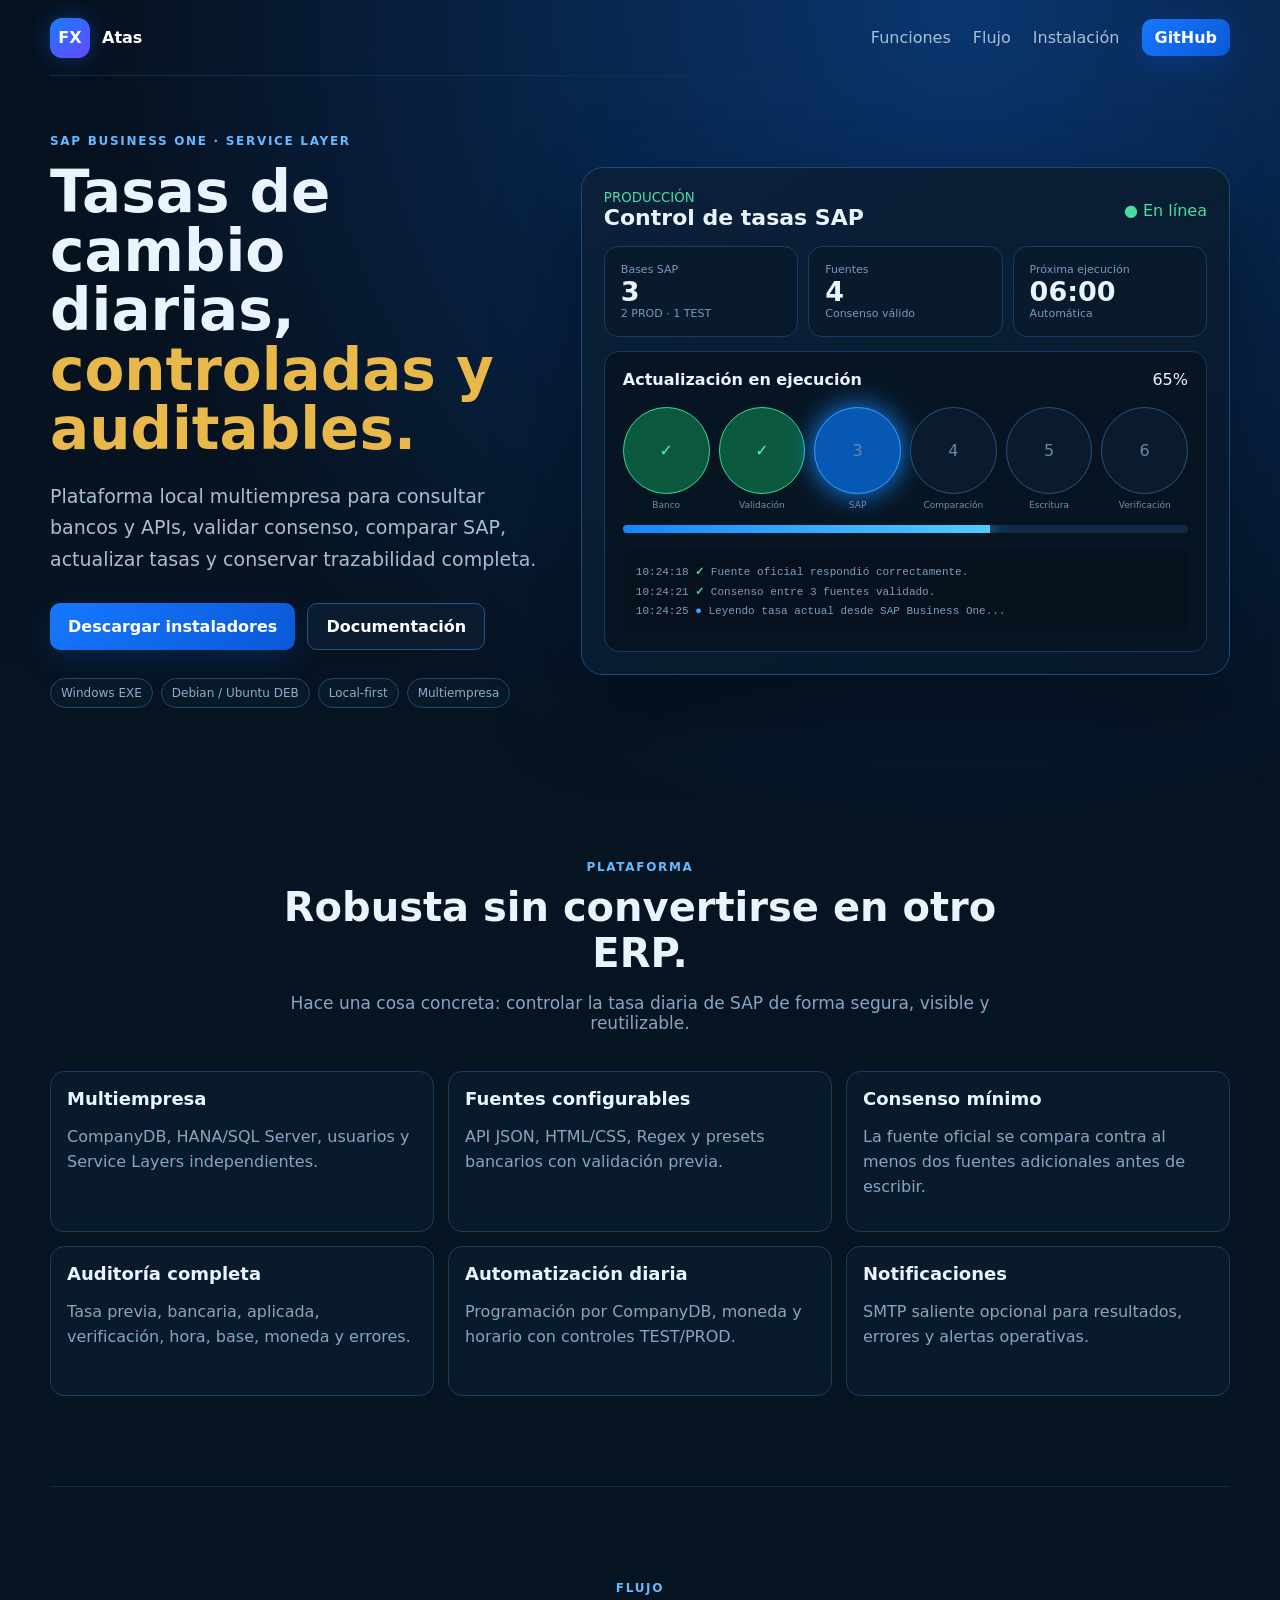
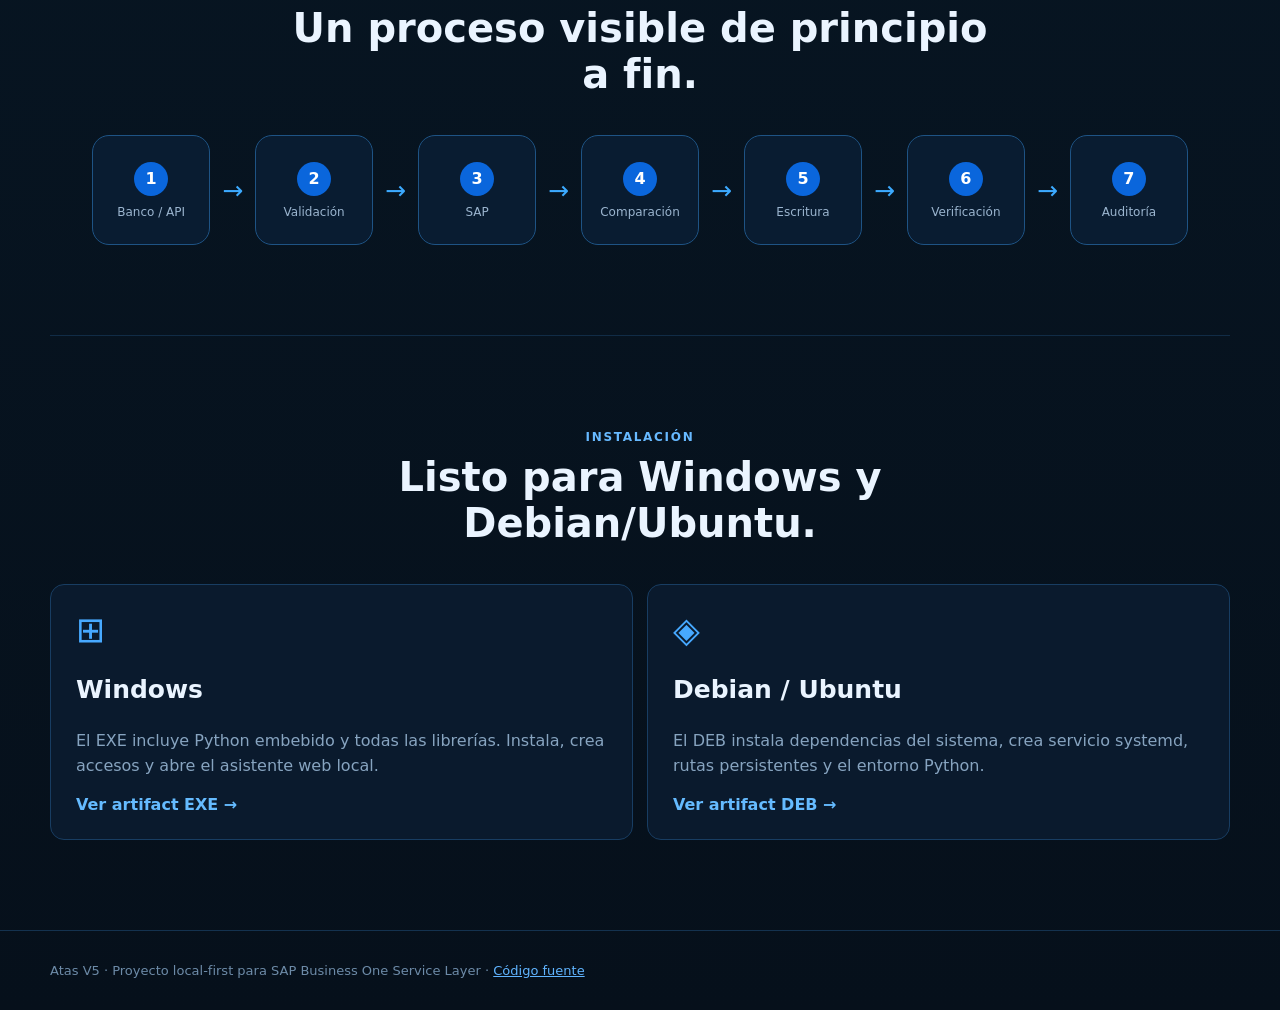
==== site/index.html @ 2d725f90 "brand: rename product to Atas in site/index.html" ====
<!doctype html>
<html lang="es">
<head>
  <meta charset="utf-8">
  <meta name="viewport" content="width=device-width,initial-scale=1">
  <title>Atas V5</title>
  <meta name="description" content="Control local, multiempresa y auditable de tasas de cambio para SAP Business One Service Layer.">
  <link rel="stylesheet" href="styles.css">
</head>
<body>
  <nav class="nav shell">
    <a class="brand" href="#top"><span class="mark">FX</span><span>Atas</span></a>
    <div class="navlinks"><a href="#features">Funciones</a><a href="#flow">Flujo</a><a href="#install">Instalación</a><a class="button small" href="https://github.com/LORDMANUEL/tasa-cambio-sap-por-service-layer-web">GitHub</a></div>
  </nav>
  <main id="top">
    <section class="hero shell">
      <div class="hero-copy">
        <div class="eyebrow">SAP BUSINESS ONE · SERVICE LAYER</div>
        <h1>Tasas de cambio diarias,<br><span>controladas y auditables.</span></h1>
        <p>Plataforma local multiempresa para consultar bancos y APIs, validar consenso, comparar SAP, actualizar tasas y conservar trazabilidad completa.</p>
        <div class="actions"><a class="button" href="https://github.com/LORDMANUEL/tasa-cambio-sap-por-service-layer-web/actions/workflows/build-installers.yml">Descargar instaladores</a><a class="button ghost" href="https://github.com/LORDMANUEL/tasa-cambio-sap-por-service-layer-web#readme">Documentación</a></div>
        <div class="chips"><span>Windows EXE</span><span>Debian / Ubuntu DEB</span><span>Local-first</span><span>Multiempresa</span></div>
      </div>
      <div class="dashboard">
        <div class="dash-head"><div><small>PRODUCCIÓN</small><b>Control de tasas SAP</b></div><span class="online">● En línea</span></div>
        <div class="kpis"><article><span>Bases SAP</span><b>3</b><small>2 PROD · 1 TEST</small></article><article><span>Fuentes</span><b>4</b><small>Consenso válido</small></article><article><span>Próxima ejecución</span><b>06:00</b><small>Automática</small></article></div>
        <div class="process"><div class="process-title"><b>Actualización en ejecución</b><span>65%</span></div><div class="steps"><i class="done">✓<small>Banco</small></i><i class="done">✓<small>Validación</small></i><i class="active">3<small>SAP</small></i><i>4<small>Comparación</small></i><i>5<small>Escritura</small></i><i>6<small>Verificación</small></i></div><div class="bar"><span></span></div><div class="console"><p>10:24:18 <b>✓</b> Fuente oficial respondió correctamente.</p><p>10:24:21 <b>✓</b> Consenso entre 3 fuentes validado.</p><p>10:24:25 <em>●</em> Leyendo tasa actual desde SAP Business One...</p></div></div>
      </div>
    </section>
    <section id="features" class="section shell"><div class="section-head"><span>PLATAFORMA</span><h2>Robusta sin convertirse en otro ERP.</h2><p>Hace una cosa concreta: controlar la tasa diaria de SAP de forma segura, visible y reutilizable.</p></div><div class="grid features"><article><b>Multiempresa</b><p>CompanyDB, HANA/SQL Server, usuarios y Service Layers independientes.</p></article><article><b>Fuentes configurables</b><p>API JSON, HTML/CSS, Regex y presets bancarios con validación previa.</p></article><article><b>Consenso mínimo</b><p>La fuente oficial se compara contra al menos dos fuentes adicionales antes de escribir.</p></article><article><b>Auditoría completa</b><p>Tasa previa, bancaria, aplicada, verificación, hora, base, moneda y errores.</p></article><article><b>Automatización diaria</b><p>Programación por CompanyDB, moneda y horario con controles TEST/PROD.</p></article><article><b>Notificaciones</b><p>SMTP saliente opcional para resultados, errores y alertas operativas.</p></article></div></section>
    <section id="flow" class="section flow shell"><div class="section-head"><span>FLUJO</span><h2>Un proceso visible de principio a fin.</h2></div><div class="flowline"><div><b>1</b><span>Banco / API</span></div><i>→</i><div><b>2</b><span>Validación</span></div><i>→</i><div><b>3</b><span>SAP</span></div><i>→</i><div><b>4</b><span>Comparación</span></div><i>→</i><div><b>5</b><span>Escritura</span></div><i>→</i><div><b>6</b><span>Verificación</span></div><i>→</i><div><b>7</b><span>Auditoría</span></div></div></section>
    <section id="install" class="section shell"><div class="section-head"><span>INSTALACIÓN</span><h2>Listo para Windows y Debian/Ubuntu.</h2></div><div class="grid installs"><article><div class="os">⊞</div><h3>Windows</h3><p>El EXE incluye Python embebido y todas las librerías. Instala, crea accesos y abre el asistente web local.</p><a href="https://github.com/LORDMANUEL/tasa-cambio-sap-por-service-layer-web/actions/workflows/build-installers.yml">Ver artifact EXE →</a></article><article><div class="os">◈</div><h3>Debian / Ubuntu</h3><p>El DEB instala dependencias del sistema, crea servicio systemd, rutas persistentes y el entorno Python.</p><a href="https://github.com/LORDMANUEL/tasa-cambio-sap-por-service-layer-web/actions/workflows/build-installers.yml">Ver artifact DEB →</a></article></div></section>
  </main>
  <footer><div class="shell">Atas V5 · Proyecto local-first para SAP Business One Service Layer · <a href="https://github.com/LORDMANUEL/tasa-cambio-sap-por-service-layer-web">Código fuente</a></div></footer>
</body>
</html>
---- site/styles.css ----
:root{--bg:#06111f;--card:#0b2038;--line:#173d64;--text:#eaf4ff;--muted:#86a5c4;--blue:#1b7dff;--cyan:#42b9ff;--gold:#e9b84a;--green:#35df9c}*{box-sizing:border-box}html{scroll-behavior:smooth}body{margin:0;background:radial-gradient(circle at 75% 0,#0a3670 0,transparent 31%),linear-gradient(180deg,#06111f,#071522 55%,#06101b);color:var(--text);font-family:Inter,ui-sans-serif,system-ui,-apple-system,Segoe UI,sans-serif}.shell{width:min(1180px,calc(100% - 40px));margin:auto}.nav{height:76px;display:flex;align-items:center;justify-content:space-between;border-bottom:1px solid #12314f}.brand{display:flex;gap:12px;align-items:center;color:white;text-decoration:none;font-weight:800}.mark{width:40px;height:40px;border-radius:12px;display:grid;place-items:center;background:linear-gradient(145deg,#197bff,#6748ff);box-shadow:0 0 25px #167cff55}.navlinks{display:flex;gap:22px;align-items:center}.navlinks a{color:#a9bfd6;text-decoration:none}.button{display:inline-flex;align-items:center;justify-content:center;padding:13px 18px;border-radius:10px;background:linear-gradient(135deg,#1678ff,#0a59d7);color:#fff!important;text-decoration:none;font-weight:800;box-shadow:0 10px 30px #066cff2d}.button.small{padding:9px 13px}.button.ghost{background:#0b1c31;border:1px solid #245785;box-shadow:none}.hero{min-height:690px;display:grid;grid-template-columns:.9fr 1.2fr;align-items:center;gap:44px}.eyebrow,.section-head>span{color:#67b9ff;font-weight:800;letter-spacing:1.7px;font-size:12px}.hero h1{font-size:58px;line-height:1.02;margin:15px 0 22px}.hero h1 span{color:var(--gold)}.hero-copy>p{font-size:19px;line-height:1.65;color:#a7bed5;max-width:620px}.actions{display:flex;gap:12px;margin:28px 0}.chips{display:flex;gap:8px;flex-wrap:wrap}.chips span{padding:7px 10px;border-radius:999px;border:1px solid #21486f;color:#8eaccb;font-size:12px;background:#08192a}.dashboard{background:linear-gradient(145deg,#0b2038ee,#07182aed);border:1px solid #1c4a79;border-radius:22px;padding:22px;box-shadow:0 30px 80px #0008,0 0 60px #086eff14}.dash-head{display:flex;justify-content:space-between;align-items:center;margin-bottom:16px}.dash-head div{display:grid}.dash-head small,.online{color:#47dfa1}.dash-head b{font-size:22px}.kpis{display:grid;grid-template-columns:repeat(3,1fr);gap:10px}.kpis article,.features article,.installs article{background:#0a1a2d;border:1px solid #183d62;border-radius:14px;padding:16px}.kpis span,.kpis small{display:block;color:#7899ba;font-size:11px}.kpis b{font-size:27px}.process{margin-top:14px;background:#071522;border:1px solid #173a5e;border-radius:15px;padding:18px}.process-title{display:flex;justify-content:space-between}.steps{display:grid;grid-template-columns:repeat(6,1fr);gap:9px;margin:18px 0}.steps i{font-style:normal;aspect-ratio:1;border-radius:50%;border:1px solid #2c5278;display:grid;place-items:center;color:#6787a7;background:#0a1b2e;position:relative}.steps i small{position:absolute;top:calc(100% + 7px);font-size:9px;white-space:nowrap;color:#6f8fae}.steps i.done{background:#0b583e;border-color:#2dde98;color:#60f0b2}.steps i.active{background:#0758b5;border-color:#32a0ff;box-shadow:0 0 28px #1688ff}.bar{height:8px;background:#102b47;border-radius:10px;margin:31px 0 16px;overflow:hidden}.bar span{display:block;width:65%;height:100%;background:linear-gradient(90deg,#1686ff,#50ccff);box-shadow:0 0 16px #47c1ff}.console{background:#06111d;border-radius:10px;padding:9px 13px;color:#7f9db9;font-family:ui-monospace,monospace;font-size:11px}.console p{margin:7px 0}.console b{color:#48dfa0}.console em{color:#3ca8ff}.section{padding:90px 0}.section-head{text-align:center;max-width:730px;margin:0 auto 38px}.section-head h2{font-size:40px;margin:9px 0}.section-head p{color:#88a5c2;font-size:17px}.grid{display:grid;gap:14px}.features{grid-template-columns:repeat(3,1fr)}.features article{min-height:150px}.features b{font-size:18px}.features p,.installs p{color:#87a4c0;line-height:1.55}.flow{border-top:1px solid #112c46;border-bottom:1px solid #112c46}.flowline{display:flex;align-items:center;justify-content:center;gap:12px;flex-wrap:wrap}.flowline div{width:118px;height:110px;border:1px solid #1e5384;background:#091c31;border-radius:17px;display:grid;place-items:center;align-content:center;gap:9px}.flowline b{width:34px;height:34px;border-radius:50%;display:grid;place-items:center;background:#0a66dc;color:white}.flowline span{font-size:12px;color:#9bb5cf}.flowline i{font-style:normal;color:#3caaff;font-size:25px}.installs{grid-template-columns:1fr 1fr}.installs article{padding:25px}.installs h3{font-size:25px}.installs a{color:#65bbff;text-decoration:none;font-weight:700}.os{font-size:35px;color:#47a9ff}footer{border-top:1px solid #14324f;padding:32px 0;color:#6d8ba8;font-size:13px}footer a{color:#60b4ff}@media(max-width:900px){.navlinks>a:not(.button){display:none}.hero{grid-template-columns:1fr;padding:70px 0}.hero h1{font-size:43px}.features{grid-template-columns:1fr 1fr}.steps i small{display:none}}@media(max-width:620px){.shell{width:min(100% - 24px,1180px)}.hero h1{font-size:36px}.actions{flex-direction:column}.kpis,.features,.installs{grid-template-columns:1fr}.dashboard{padding:14px}.section{padding:65px 0}.section-head h2{font-size:31px}.flowline i{display:none}.flowline div{width:45%}}
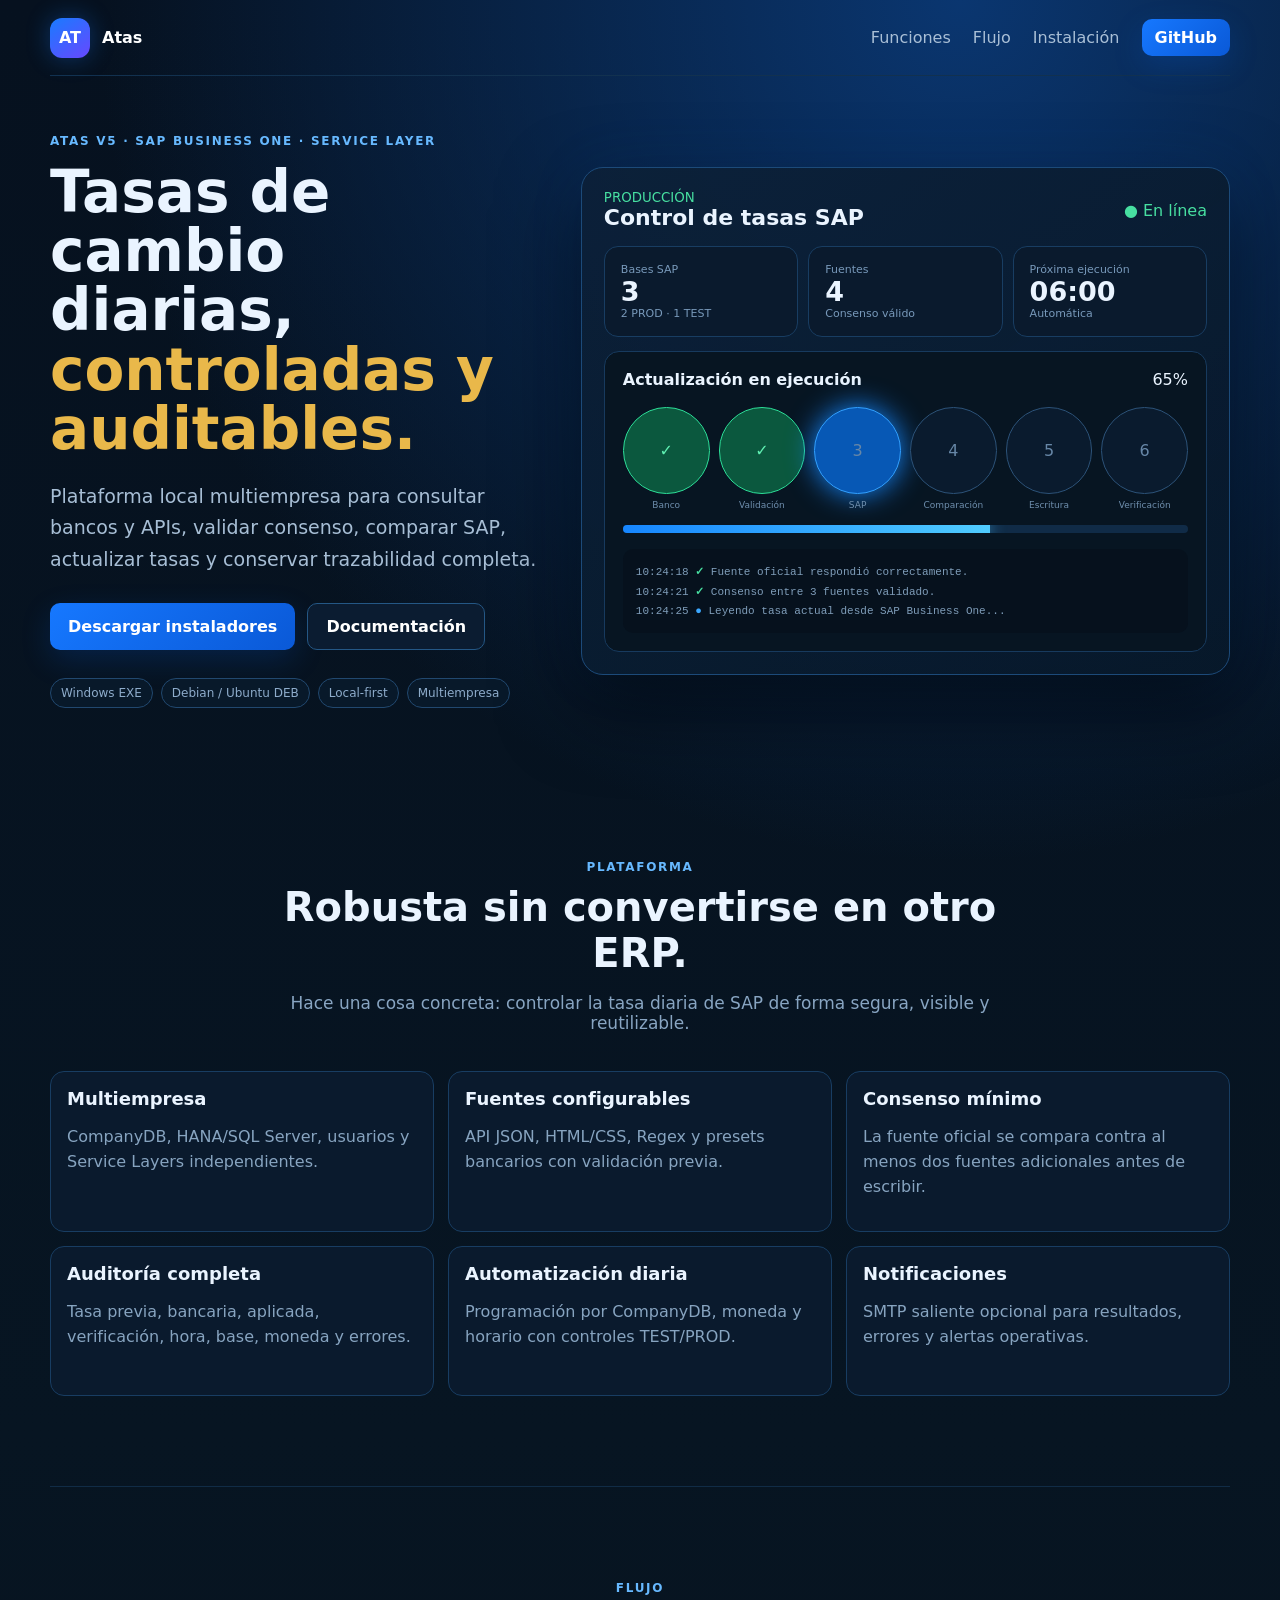
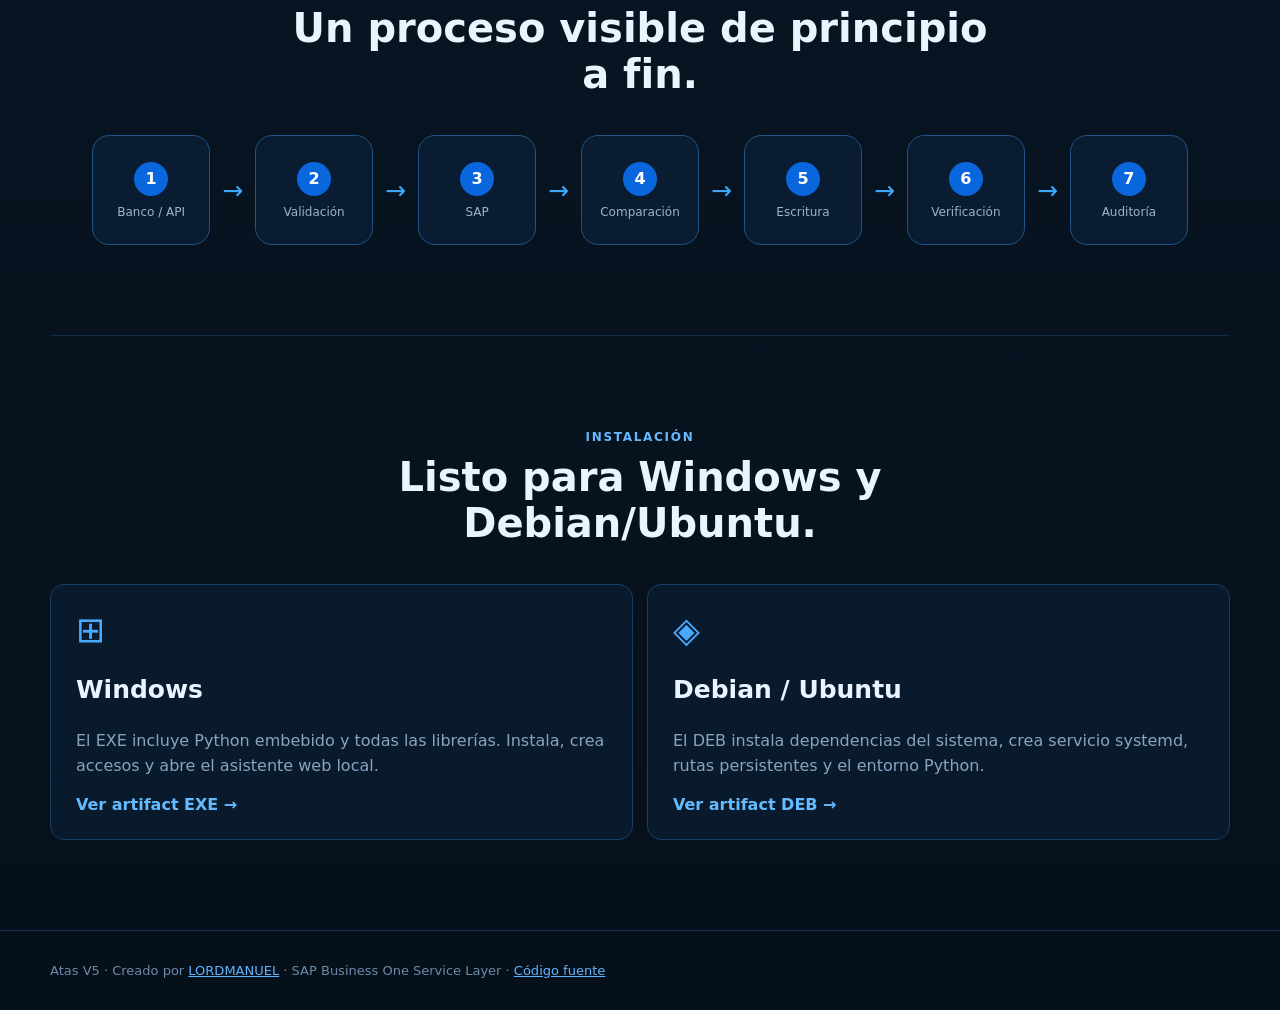
==== commit f3d0e1a3: "site: add Atas author identity and GitHub profile" ====
--- a/site/index.html
+++ b/site/index.html
@@ -9,13 +9,13 @@
 </head>
 <body>
   <nav class="nav shell">
-    <a class="brand" href="#top"><span class="mark">FX</span><span>Atas</span></a>
+    <a class="brand" href="#top"><span class="mark">AT</span><span>Atas</span></a>
     <div class="navlinks"><a href="#features">Funciones</a><a href="#flow">Flujo</a><a href="#install">Instalación</a><a class="button small" href="https://github.com/LORDMANUEL/tasa-cambio-sap-por-service-layer-web">GitHub</a></div>
   </nav>
   <main id="top">
     <section class="hero shell">
       <div class="hero-copy">
-        <div class="eyebrow">SAP BUSINESS ONE · SERVICE LAYER</div>
+        <div class="eyebrow">ATAS V5 · SAP BUSINESS ONE · SERVICE LAYER</div>
         <h1>Tasas de cambio diarias,<br><span>controladas y auditables.</span></h1>
         <p>Plataforma local multiempresa para consultar bancos y APIs, validar consenso, comparar SAP, actualizar tasas y conservar trazabilidad completa.</p>
         <div class="actions"><a class="button" href="https://github.com/LORDMANUEL/tasa-cambio-sap-por-service-layer-web/actions/workflows/build-installers.yml">Descargar instaladores</a><a class="button ghost" href="https://github.com/LORDMANUEL/tasa-cambio-sap-por-service-layer-web#readme">Documentación</a></div>
@@ -31,6 +31,6 @@
     <section id="flow" class="section flow shell"><div class="section-head"><span>FLUJO</span><h2>Un proceso visible de principio a fin.</h2></div><div class="flowline"><div><b>1</b><span>Banco / API</span></div><i>→</i><div><b>2</b><span>Validación</span></div><i>→</i><div><b>3</b><span>SAP</span></div><i>→</i><div><b>4</b><span>Comparación</span></div><i>→</i><div><b>5</b><span>Escritura</span></div><i>→</i><div><b>6</b><span>Verificación</span></div><i>→</i><div><b>7</b><span>Auditoría</span></div></div></section>
     <section id="install" class="section shell"><div class="section-head"><span>INSTALACIÓN</span><h2>Listo para Windows y Debian/Ubuntu.</h2></div><div class="grid installs"><article><div class="os">⊞</div><h3>Windows</h3><p>El EXE incluye Python embebido y todas las librerías. Instala, crea accesos y abre el asistente web local.</p><a href="https://github.com/LORDMANUEL/tasa-cambio-sap-por-service-layer-web/actions/workflows/build-installers.yml">Ver artifact EXE →</a></article><article><div class="os">◈</div><h3>Debian / Ubuntu</h3><p>El DEB instala dependencias del sistema, crea servicio systemd, rutas persistentes y el entorno Python.</p><a href="https://github.com/LORDMANUEL/tasa-cambio-sap-por-service-layer-web/actions/workflows/build-installers.yml">Ver artifact DEB →</a></article></div></section>
   </main>
-  <footer><div class="shell">Atas V5 · Proyecto local-first para SAP Business One Service Layer · <a href="https://github.com/LORDMANUEL/tasa-cambio-sap-por-service-layer-web">Código fuente</a></div></footer>
+  <footer><div class="shell">Atas V5 · Creado por <a href="https://github.com/LORDMANUEL">LORDMANUEL</a> · SAP Business One Service Layer · <a href="https://github.com/LORDMANUEL/tasa-cambio-sap-por-service-layer-web">Código fuente</a></div></footer>
 </body>
 </html>
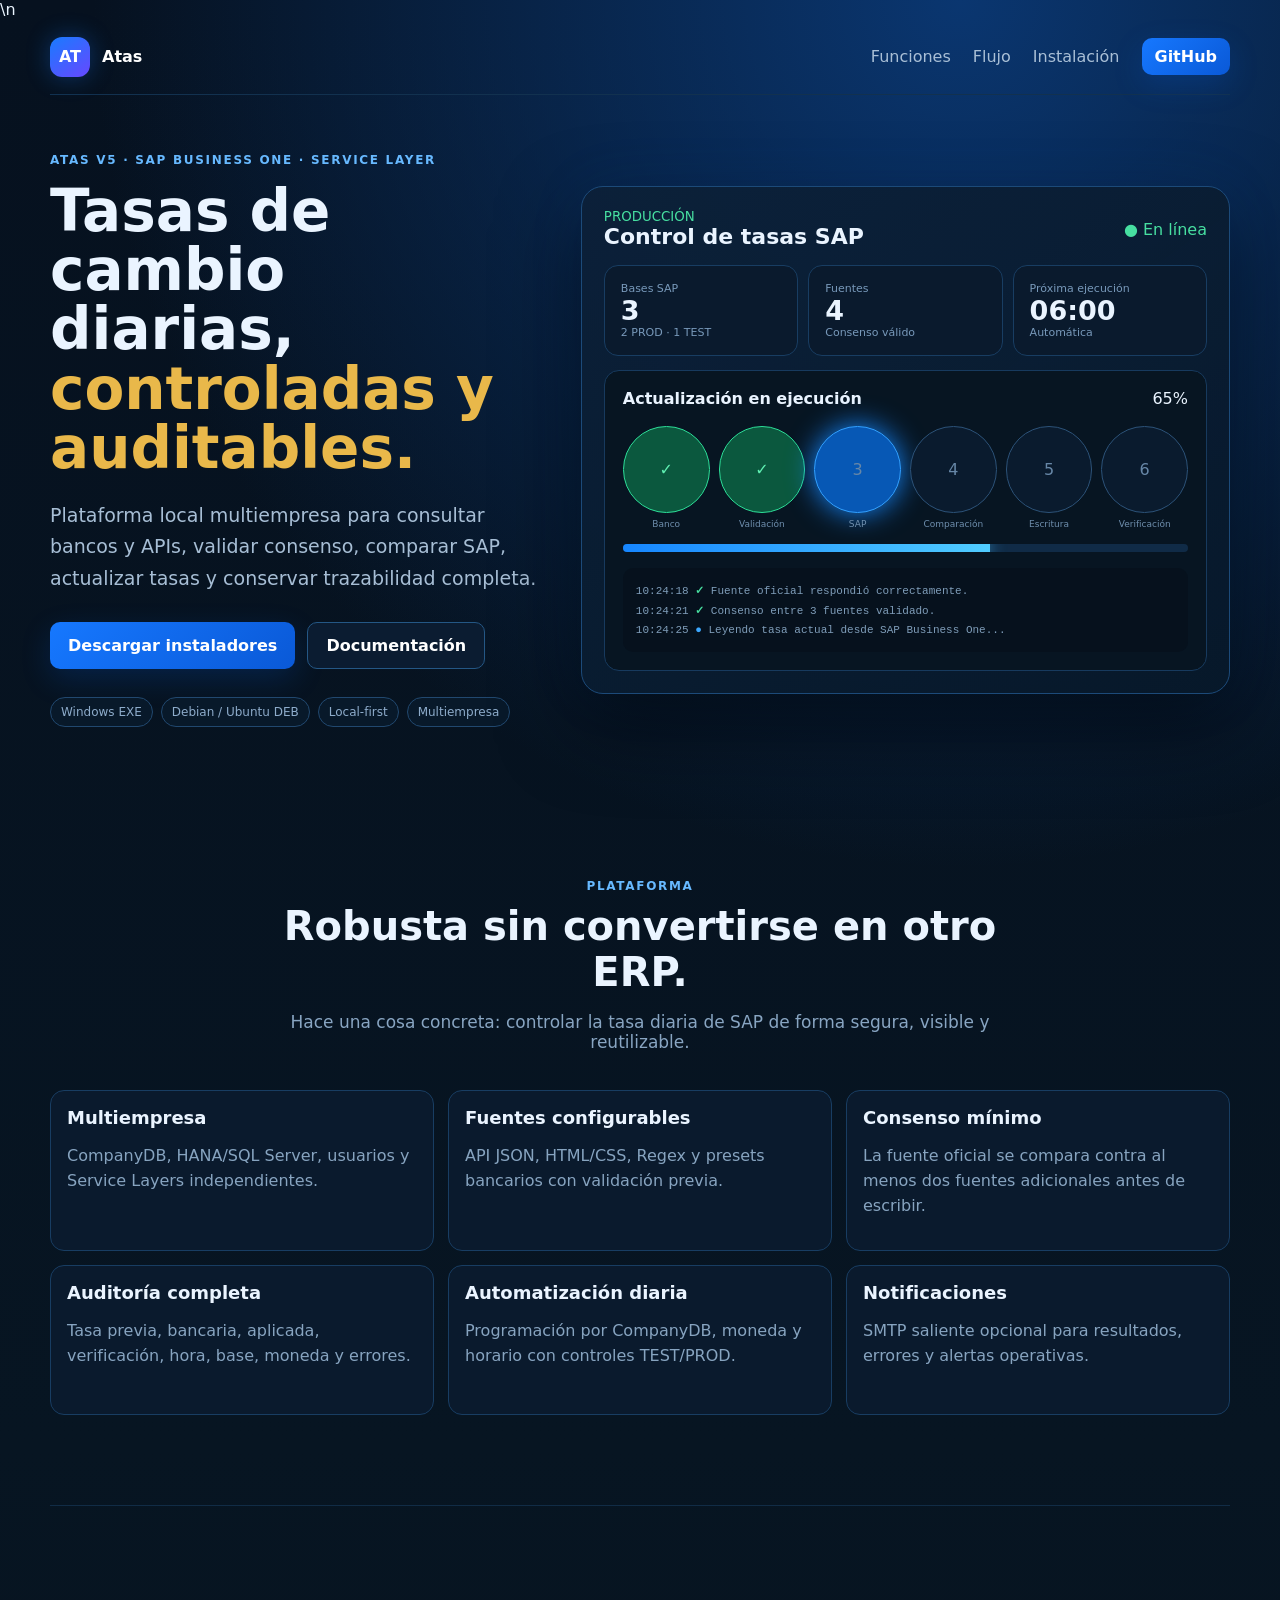
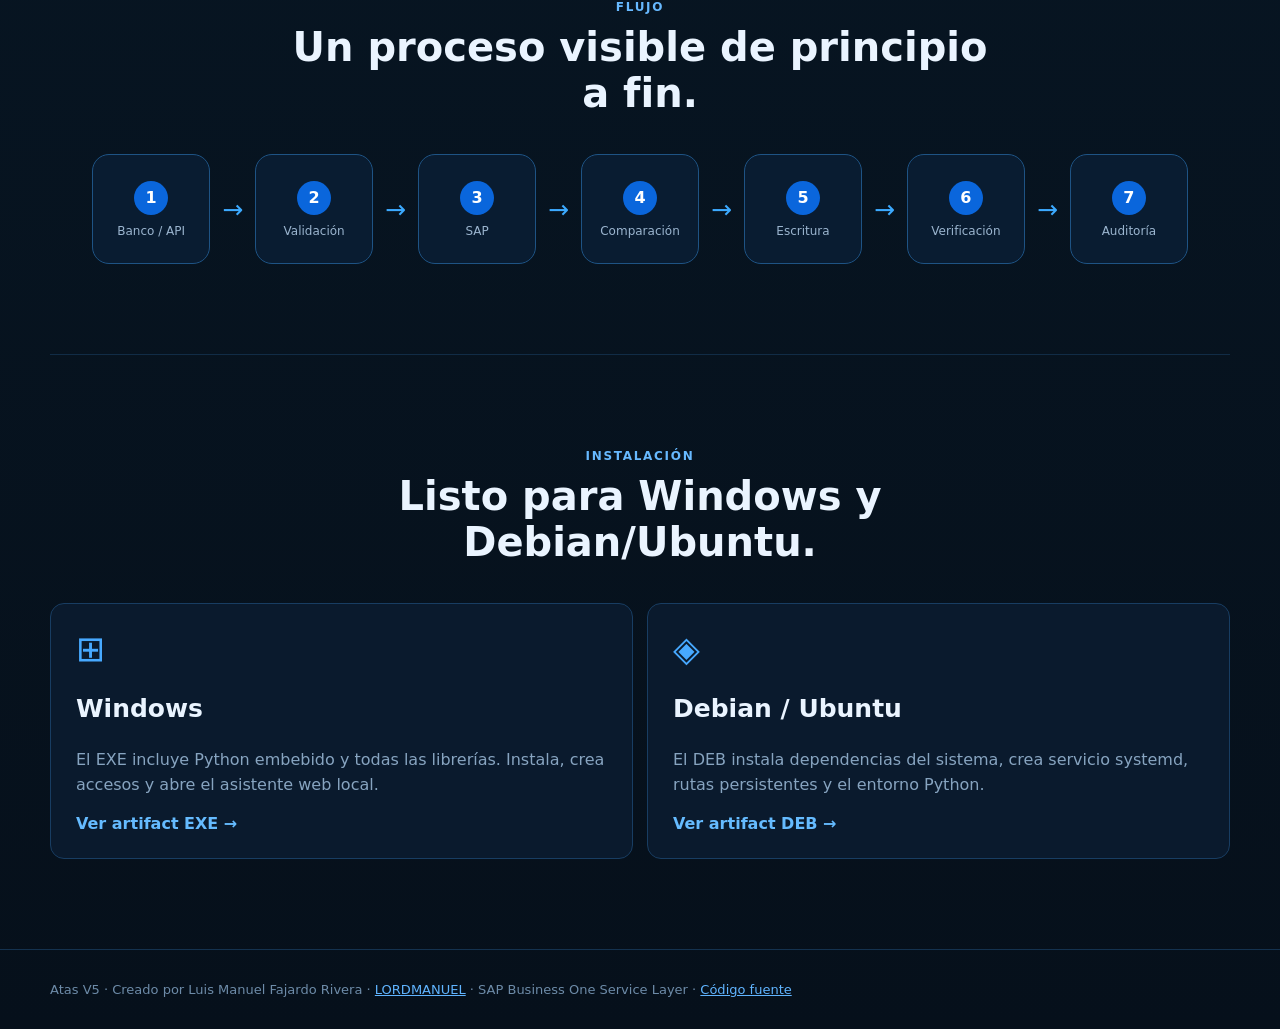
==== commit 9294129d: "site: add full author attribution" ====
--- a/site/index.html
+++ b/site/index.html
@@ -4,7 +4,7 @@
   <meta charset="utf-8">
   <meta name="viewport" content="width=device-width,initial-scale=1">
   <title>Atas V5</title>
-  <meta name="description" content="Control local, multiempresa y auditable de tasas de cambio para SAP Business One Service Layer.">
+  <meta name="description" content="Control local, multiempresa y auditable de tasas de cambio para SAP Business One Service Layer.">\n  <meta name="author" content="Luis Manuel Fajardo Rivera · LORDMANUEL">
   <link rel="stylesheet" href="styles.css">
 </head>
 <body>
@@ -31,6 +31,6 @@
     <section id="flow" class="section flow shell"><div class="section-head"><span>FLUJO</span><h2>Un proceso visible de principio a fin.</h2></div><div class="flowline"><div><b>1</b><span>Banco / API</span></div><i>→</i><div><b>2</b><span>Validación</span></div><i>→</i><div><b>3</b><span>SAP</span></div><i>→</i><div><b>4</b><span>Comparación</span></div><i>→</i><div><b>5</b><span>Escritura</span></div><i>→</i><div><b>6</b><span>Verificación</span></div><i>→</i><div><b>7</b><span>Auditoría</span></div></div></section>
     <section id="install" class="section shell"><div class="section-head"><span>INSTALACIÓN</span><h2>Listo para Windows y Debian/Ubuntu.</h2></div><div class="grid installs"><article><div class="os">⊞</div><h3>Windows</h3><p>El EXE incluye Python embebido y todas las librerías. Instala, crea accesos y abre el asistente web local.</p><a href="https://github.com/LORDMANUEL/tasa-cambio-sap-por-service-layer-web/actions/workflows/build-installers.yml">Ver artifact EXE →</a></article><article><div class="os">◈</div><h3>Debian / Ubuntu</h3><p>El DEB instala dependencias del sistema, crea servicio systemd, rutas persistentes y el entorno Python.</p><a href="https://github.com/LORDMANUEL/tasa-cambio-sap-por-service-layer-web/actions/workflows/build-installers.yml">Ver artifact DEB →</a></article></div></section>
   </main>
-  <footer><div class="shell">Atas V5 · Creado por <a href="https://github.com/LORDMANUEL">LORDMANUEL</a> · SAP Business One Service Layer · <a href="https://github.com/LORDMANUEL/tasa-cambio-sap-por-service-layer-web">Código fuente</a></div></footer>
+  <footer><div class="shell">Atas V5 · Creado por Luis Manuel Fajardo Rivera · <a href="https://github.com/LORDMANUEL">LORDMANUEL</a> · SAP Business One Service Layer · <a href="https://github.com/LORDMANUEL/tasa-cambio-sap-por-service-layer-web">Código fuente</a></div></footer>
 </body>
 </html>
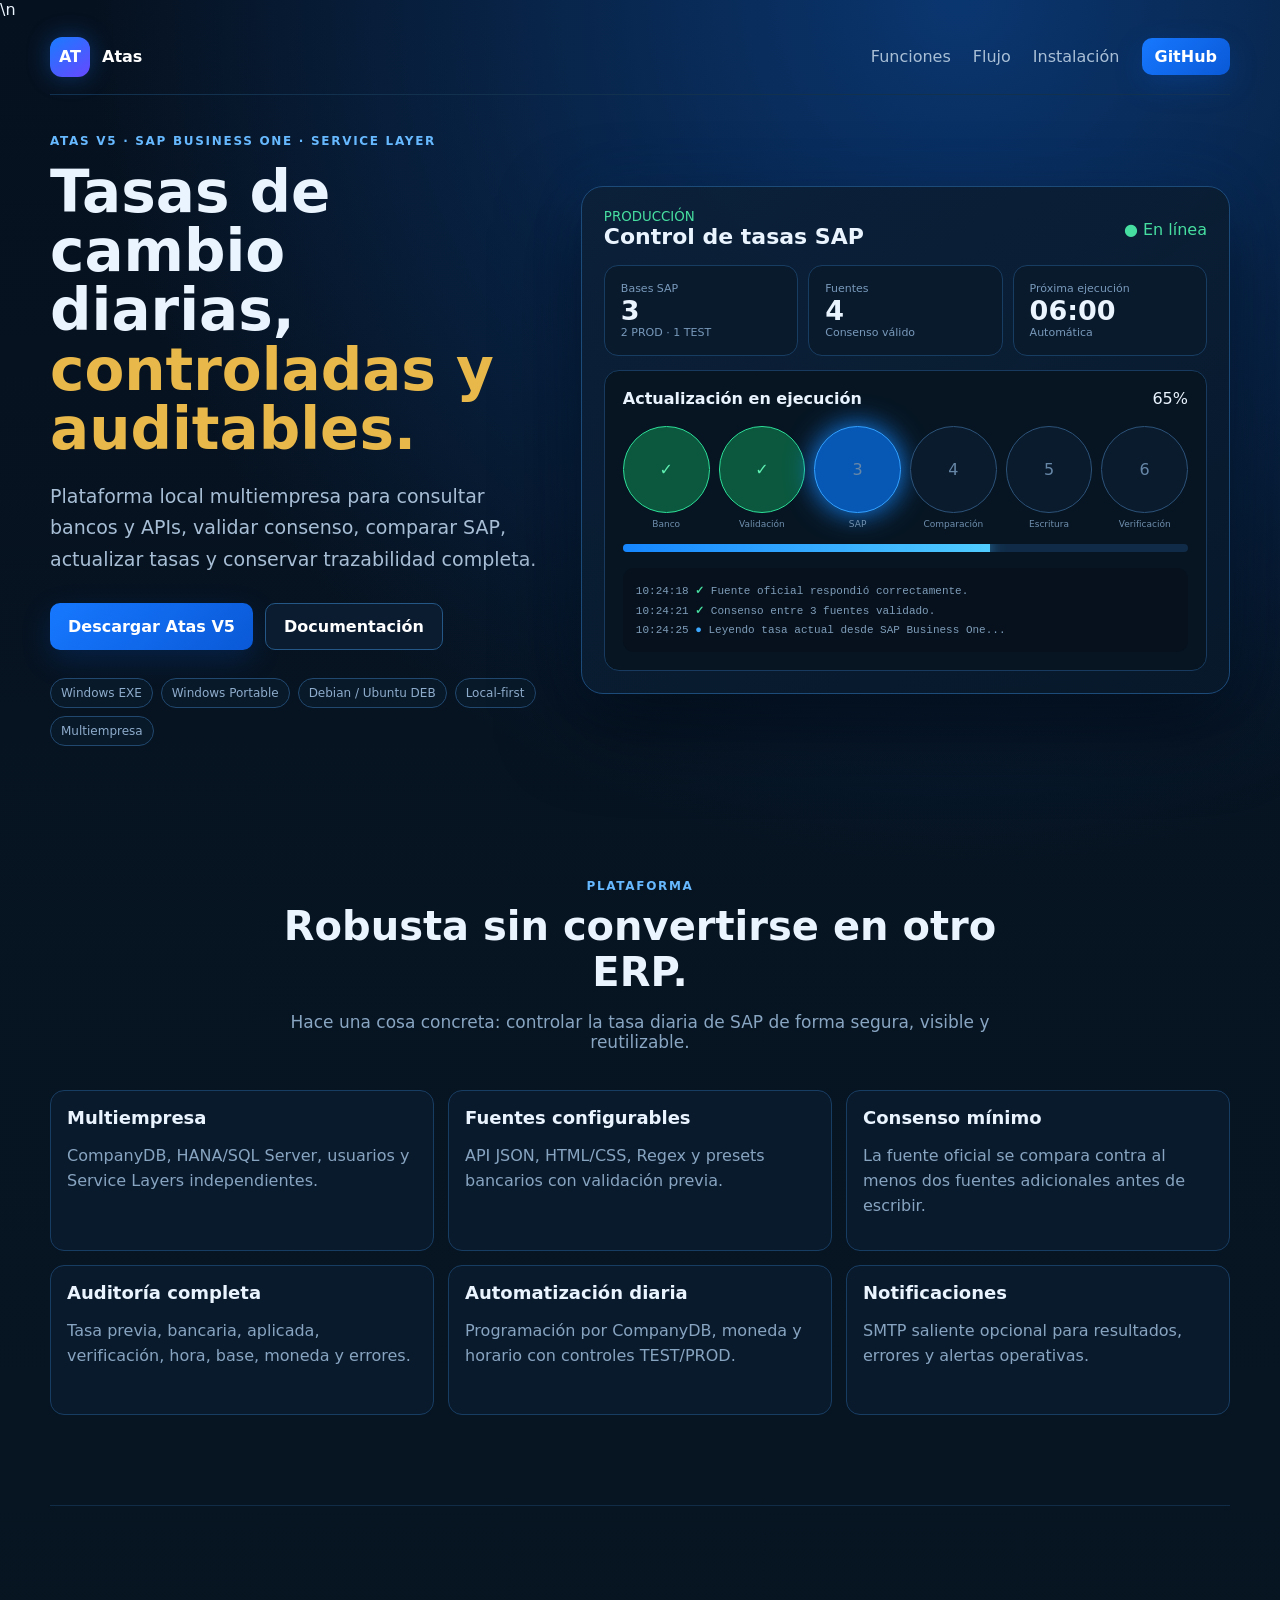
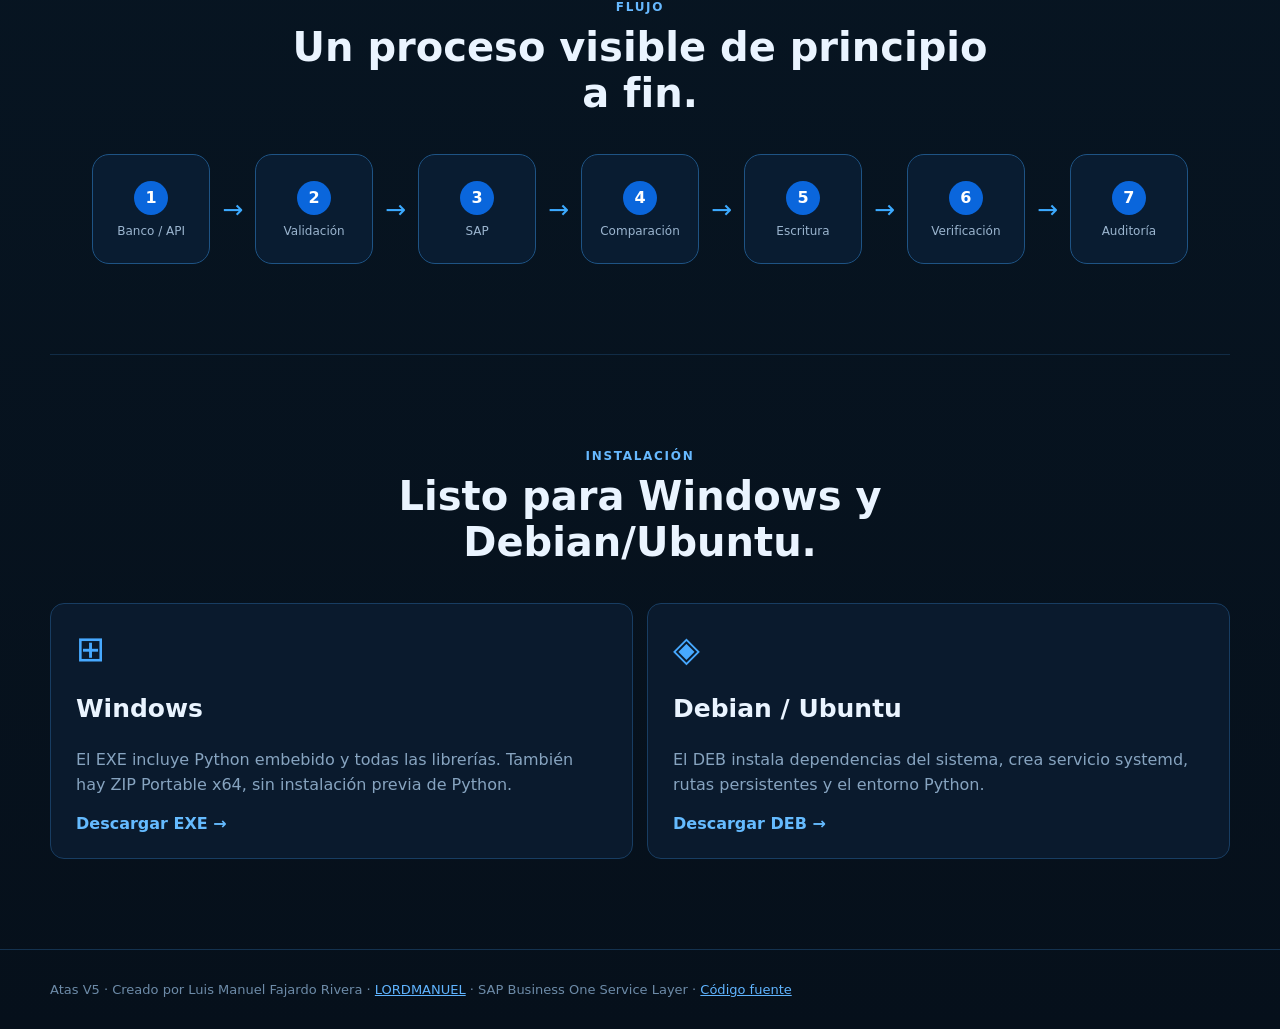
==== commit 00289965: "docs: consolidate Atas V5 release distribution" ====
--- a/site/index.html
+++ b/site/index.html
@@ -18,8 +18,8 @@
         <div class="eyebrow">ATAS V5 · SAP BUSINESS ONE · SERVICE LAYER</div>
         <h1>Tasas de cambio diarias,<br><span>controladas y auditables.</span></h1>
         <p>Plataforma local multiempresa para consultar bancos y APIs, validar consenso, comparar SAP, actualizar tasas y conservar trazabilidad completa.</p>
-        <div class="actions"><a class="button" href="https://github.com/LORDMANUEL/tasa-cambio-sap-por-service-layer-web/actions/workflows/build-installers.yml">Descargar instaladores</a><a class="button ghost" href="https://github.com/LORDMANUEL/tasa-cambio-sap-por-service-layer-web#readme">Documentación</a></div>
-        <div class="chips"><span>Windows EXE</span><span>Debian / Ubuntu DEB</span><span>Local-first</span><span>Multiempresa</span></div>
+        <div class="actions"><a class="button" href="https://github.com/LORDMANUEL/tasa-cambio-sap-por-service-layer-web/releases/latest">Descargar Atas V5</a><a class="button ghost" href="https://github.com/LORDMANUEL/tasa-cambio-sap-por-service-layer-web#readme">Documentación</a></div>
+        <div class="chips"><span>Windows EXE</span><span>Windows Portable</span><span>Debian / Ubuntu DEB</span><span>Local-first</span><span>Multiempresa</span></div>
       </div>
       <div class="dashboard">
         <div class="dash-head"><div><small>PRODUCCIÓN</small><b>Control de tasas SAP</b></div><span class="online">● En línea</span></div>
@@ -29,7 +29,7 @@
     </section>
     <section id="features" class="section shell"><div class="section-head"><span>PLATAFORMA</span><h2>Robusta sin convertirse en otro ERP.</h2><p>Hace una cosa concreta: controlar la tasa diaria de SAP de forma segura, visible y reutilizable.</p></div><div class="grid features"><article><b>Multiempresa</b><p>CompanyDB, HANA/SQL Server, usuarios y Service Layers independientes.</p></article><article><b>Fuentes configurables</b><p>API JSON, HTML/CSS, Regex y presets bancarios con validación previa.</p></article><article><b>Consenso mínimo</b><p>La fuente oficial se compara contra al menos dos fuentes adicionales antes de escribir.</p></article><article><b>Auditoría completa</b><p>Tasa previa, bancaria, aplicada, verificación, hora, base, moneda y errores.</p></article><article><b>Automatización diaria</b><p>Programación por CompanyDB, moneda y horario con controles TEST/PROD.</p></article><article><b>Notificaciones</b><p>SMTP saliente opcional para resultados, errores y alertas operativas.</p></article></div></section>
     <section id="flow" class="section flow shell"><div class="section-head"><span>FLUJO</span><h2>Un proceso visible de principio a fin.</h2></div><div class="flowline"><div><b>1</b><span>Banco / API</span></div><i>→</i><div><b>2</b><span>Validación</span></div><i>→</i><div><b>3</b><span>SAP</span></div><i>→</i><div><b>4</b><span>Comparación</span></div><i>→</i><div><b>5</b><span>Escritura</span></div><i>→</i><div><b>6</b><span>Verificación</span></div><i>→</i><div><b>7</b><span>Auditoría</span></div></div></section>
-    <section id="install" class="section shell"><div class="section-head"><span>INSTALACIÓN</span><h2>Listo para Windows y Debian/Ubuntu.</h2></div><div class="grid installs"><article><div class="os">⊞</div><h3>Windows</h3><p>El EXE incluye Python embebido y todas las librerías. Instala, crea accesos y abre el asistente web local.</p><a href="https://github.com/LORDMANUEL/tasa-cambio-sap-por-service-layer-web/actions/workflows/build-installers.yml">Ver artifact EXE →</a></article><article><div class="os">◈</div><h3>Debian / Ubuntu</h3><p>El DEB instala dependencias del sistema, crea servicio systemd, rutas persistentes y el entorno Python.</p><a href="https://github.com/LORDMANUEL/tasa-cambio-sap-por-service-layer-web/actions/workflows/build-installers.yml">Ver artifact DEB →</a></article></div></section>
+    <section id="install" class="section shell"><div class="section-head"><span>INSTALACIÓN</span><h2>Listo para Windows y Debian/Ubuntu.</h2></div><div class="grid installs"><article><div class="os">⊞</div><h3>Windows</h3><p>El EXE incluye Python embebido y todas las librerías. También hay ZIP Portable x64, sin instalación previa de Python.</p><a href="https://github.com/LORDMANUEL/tasa-cambio-sap-por-service-layer-web/releases/latest">Descargar EXE →</a></article><article><div class="os">◈</div><h3>Debian / Ubuntu</h3><p>El DEB instala dependencias del sistema, crea servicio systemd, rutas persistentes y el entorno Python.</p><a href="https://github.com/LORDMANUEL/tasa-cambio-sap-por-service-layer-web/releases/latest">Descargar DEB →</a></article></div></section>
   </main>
   <footer><div class="shell">Atas V5 · Creado por Luis Manuel Fajardo Rivera · <a href="https://github.com/LORDMANUEL">LORDMANUEL</a> · SAP Business One Service Layer · <a href="https://github.com/LORDMANUEL/tasa-cambio-sap-por-service-layer-web">Código fuente</a></div></footer>
 </body>
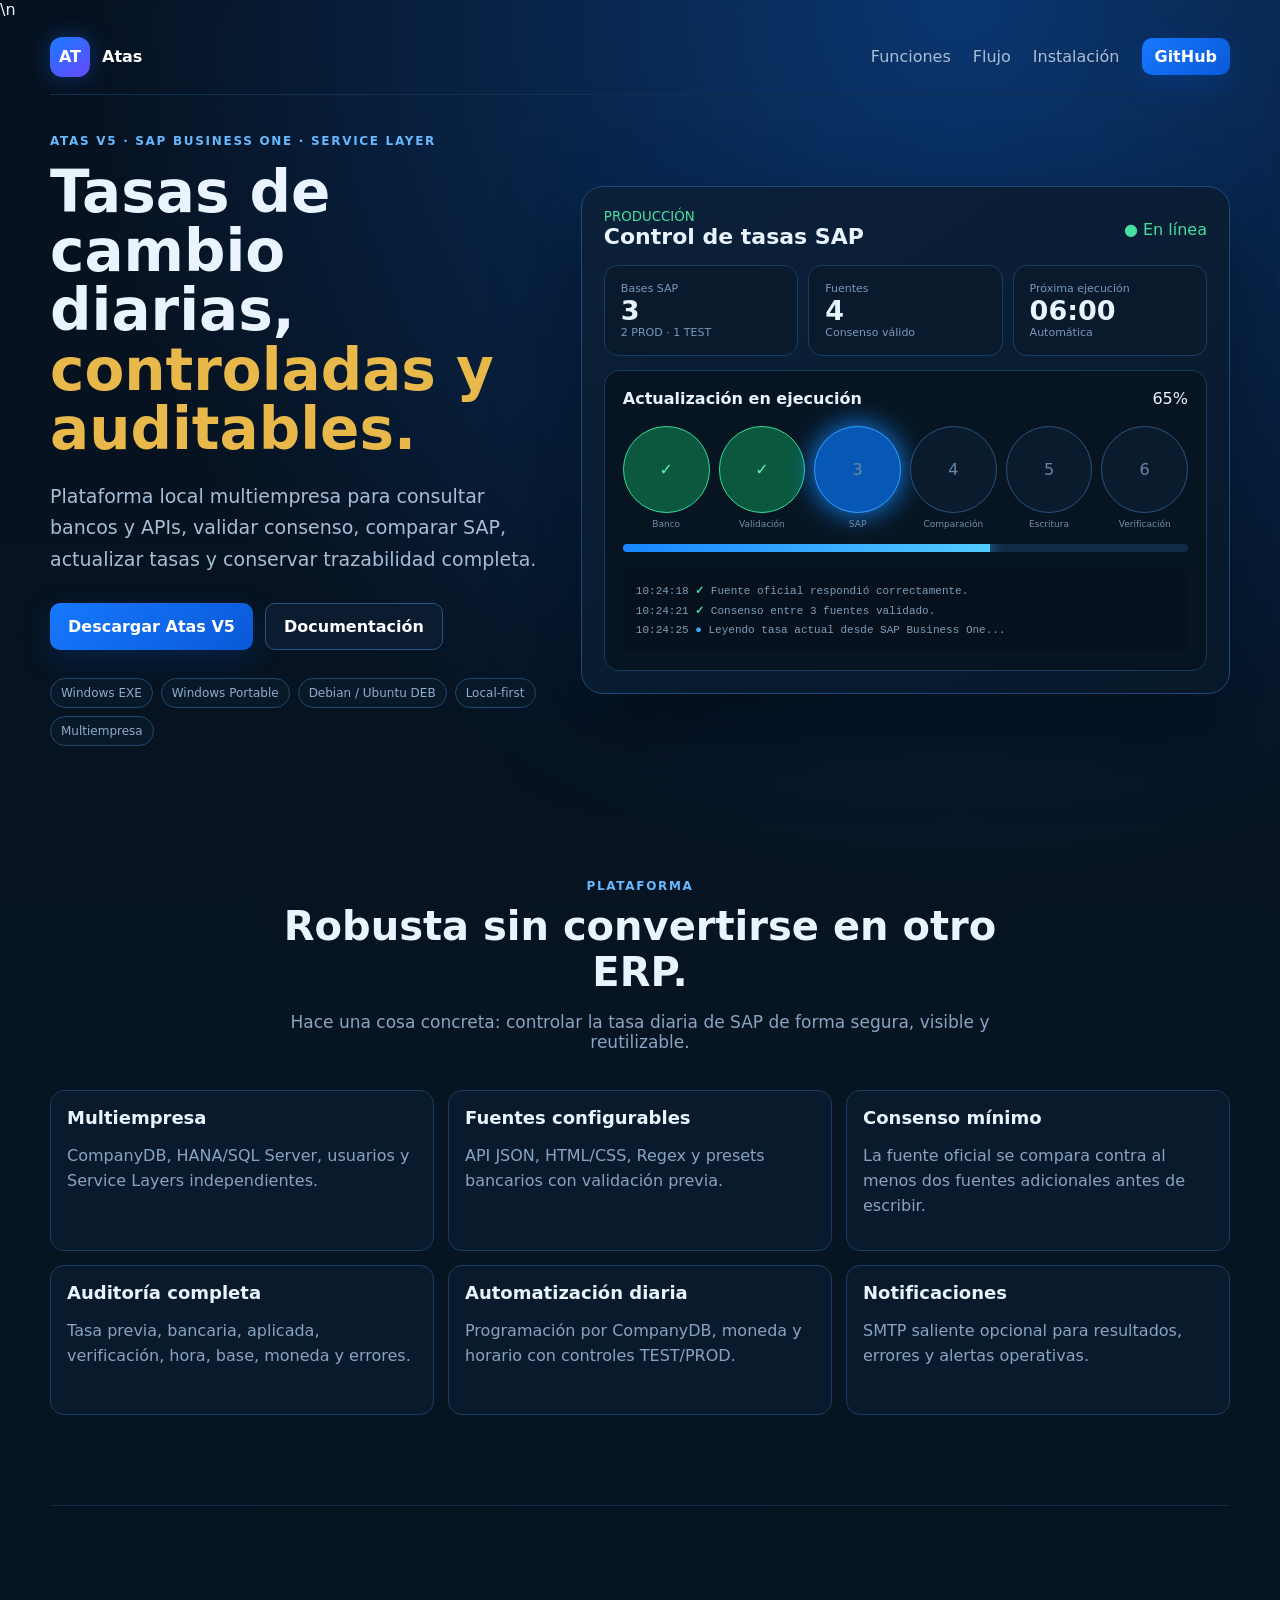
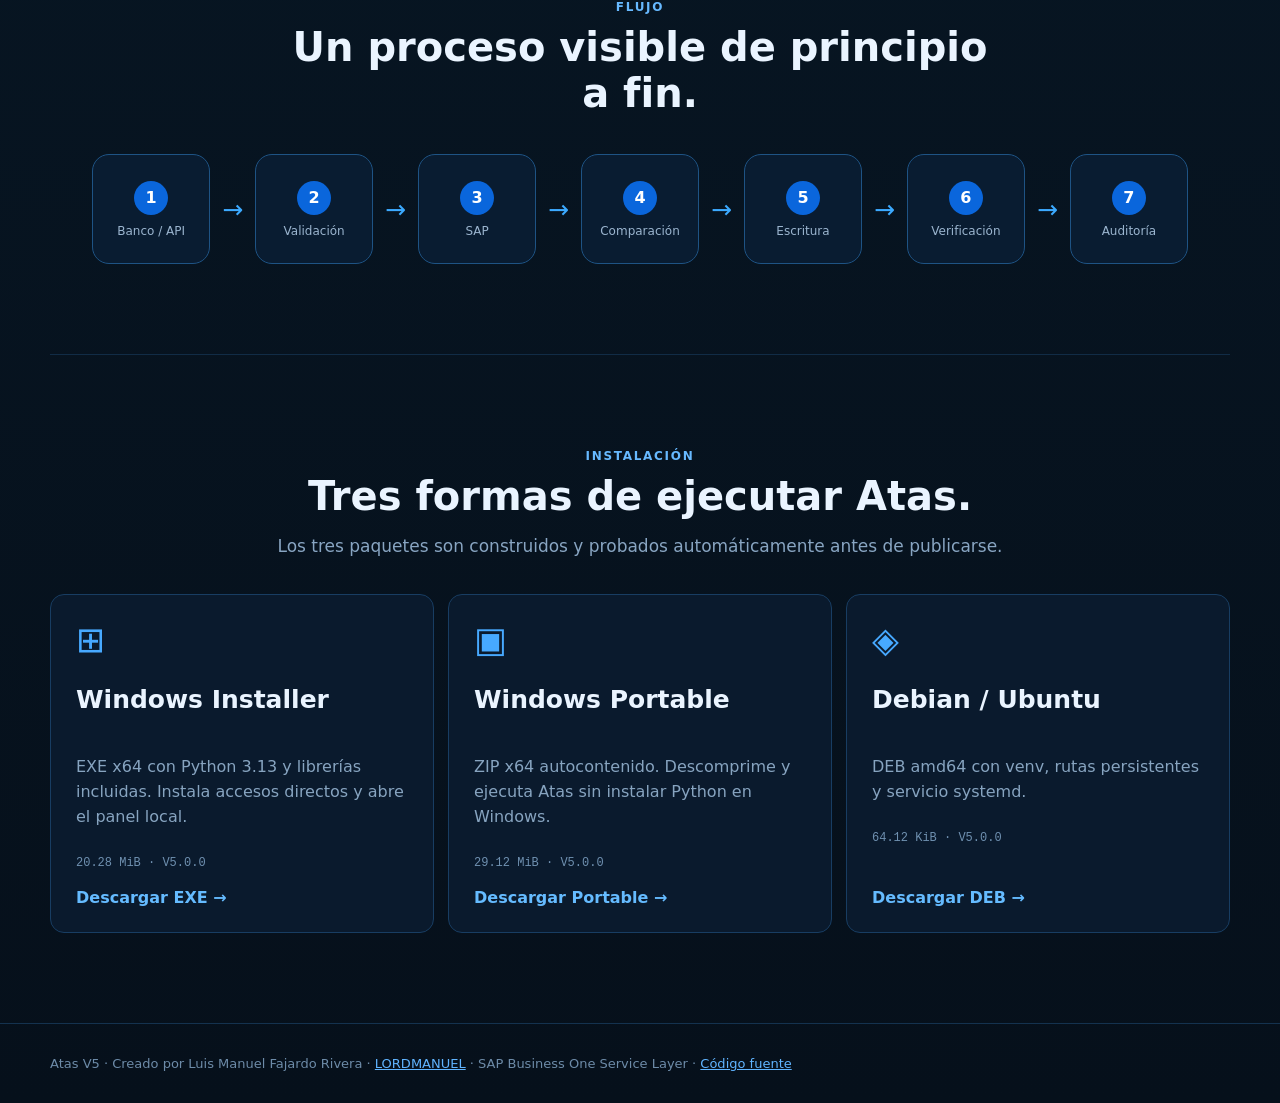
==== commit f706263c: "docs: publish Atas V5.0.0 release manifest and direct downloads" ====
--- a/site/index.html
+++ b/site/index.html
@@ -29,7 +29,11 @@
     </section>
     <section id="features" class="section shell"><div class="section-head"><span>PLATAFORMA</span><h2>Robusta sin convertirse en otro ERP.</h2><p>Hace una cosa concreta: controlar la tasa diaria de SAP de forma segura, visible y reutilizable.</p></div><div class="grid features"><article><b>Multiempresa</b><p>CompanyDB, HANA/SQL Server, usuarios y Service Layers independientes.</p></article><article><b>Fuentes configurables</b><p>API JSON, HTML/CSS, Regex y presets bancarios con validación previa.</p></article><article><b>Consenso mínimo</b><p>La fuente oficial se compara contra al menos dos fuentes adicionales antes de escribir.</p></article><article><b>Auditoría completa</b><p>Tasa previa, bancaria, aplicada, verificación, hora, base, moneda y errores.</p></article><article><b>Automatización diaria</b><p>Programación por CompanyDB, moneda y horario con controles TEST/PROD.</p></article><article><b>Notificaciones</b><p>SMTP saliente opcional para resultados, errores y alertas operativas.</p></article></div></section>
     <section id="flow" class="section flow shell"><div class="section-head"><span>FLUJO</span><h2>Un proceso visible de principio a fin.</h2></div><div class="flowline"><div><b>1</b><span>Banco / API</span></div><i>→</i><div><b>2</b><span>Validación</span></div><i>→</i><div><b>3</b><span>SAP</span></div><i>→</i><div><b>4</b><span>Comparación</span></div><i>→</i><div><b>5</b><span>Escritura</span></div><i>→</i><div><b>6</b><span>Verificación</span></div><i>→</i><div><b>7</b><span>Auditoría</span></div></div></section>
-    <section id="install" class="section shell"><div class="section-head"><span>INSTALACIÓN</span><h2>Listo para Windows y Debian/Ubuntu.</h2></div><div class="grid installs"><article><div class="os">⊞</div><h3>Windows</h3><p>El EXE incluye Python embebido y todas las librerías. También hay ZIP Portable x64, sin instalación previa de Python.</p><a href="https://github.com/LORDMANUEL/tasa-cambio-sap-por-service-layer-web/releases/latest">Descargar EXE →</a></article><article><div class="os">◈</div><h3>Debian / Ubuntu</h3><p>El DEB instala dependencias del sistema, crea servicio systemd, rutas persistentes y el entorno Python.</p><a href="https://github.com/LORDMANUEL/tasa-cambio-sap-por-service-layer-web/releases/latest">Descargar DEB →</a></article></div></section>
+    <section id="install" class="section shell"><div class="section-head"><span>INSTALACIÓN</span><h2>Tres formas de ejecutar Atas.</h2><p>Los tres paquetes son construidos y probados automáticamente antes de publicarse.</p></div><div class="grid installs">
+<article><div class="os">⊞</div><h3>Windows Installer</h3><p>EXE x64 con Python 3.13 y librerías incluidas. Instala accesos directos y abre el panel local.</p><small class="release-size">20.28 MiB · V5.0.0</small><a href="https://github.com/LORDMANUEL/tasa-cambio-sap-por-service-layer-web/releases/download/v5.0.0/Atas-V5-Setup-x64.exe">Descargar EXE →</a></article>
+<article><div class="os">▣</div><h3>Windows Portable</h3><p>ZIP x64 autocontenido. Descomprime y ejecuta Atas sin instalar Python en Windows.</p><small class="release-size">29.12 MiB · V5.0.0</small><a href="https://github.com/LORDMANUEL/tasa-cambio-sap-por-service-layer-web/releases/download/v5.0.0/Atas-V5-Portable-x64.zip">Descargar Portable →</a></article>
+<article><div class="os">◈</div><h3>Debian / Ubuntu</h3><p>DEB amd64 con venv, rutas persistentes y servicio systemd.</p><small class="release-size">64.12 KiB · V5.0.0</small><a href="https://github.com/LORDMANUEL/tasa-cambio-sap-por-service-layer-web/releases/download/v5.0.0/atas_5.0.0_amd64.deb">Descargar DEB →</a></article>
+</div></section>
   </main>
   <footer><div class="shell">Atas V5 · Creado por Luis Manuel Fajardo Rivera · <a href="https://github.com/LORDMANUEL">LORDMANUEL</a> · SAP Business One Service Layer · <a href="https://github.com/LORDMANUEL/tasa-cambio-sap-por-service-layer-web">Código fuente</a></div></footer>
 </body>
--- a/site/styles.css
+++ b/site/styles.css
@@ -1 +1 @@
-:root{--bg:#06111f;--card:#0b2038;--line:#173d64;--text:#eaf4ff;--muted:#86a5c4;--blue:#1b7dff;--cyan:#42b9ff;--gold:#e9b84a;--green:#35df9c}*{box-sizing:border-box}html{scroll-behavior:smooth}body{margin:0;background:radial-gradient(circle at 75% 0,#0a3670 0,transparent 31%),linear-gradient(180deg,#06111f,#071522 55%,#06101b);color:var(--text);font-family:Inter,ui-sans-serif,system-ui,-apple-system,Segoe UI,sans-serif}.shell{width:min(1180px,calc(100% - 40px));margin:auto}.nav{height:76px;display:flex;align-items:center;justify-content:space-between;border-bottom:1px solid #12314f}.brand{display:flex;gap:12px;align-items:center;color:white;text-decoration:none;font-weight:800}.mark{width:40px;height:40px;border-radius:12px;display:grid;place-items:center;background:linear-gradient(145deg,#197bff,#6748ff);box-shadow:0 0 25px #167cff55}.navlinks{display:flex;gap:22px;align-items:center}.navlinks a{color:#a9bfd6;text-decoration:none}.button{display:inline-flex;align-items:center;justify-content:center;padding:13px 18px;border-radius:10px;background:linear-gradient(135deg,#1678ff,#0a59d7);color:#fff!important;text-decoration:none;font-weight:800;box-shadow:0 10px 30px #066cff2d}.button.small{padding:9px 13px}.button.ghost{background:#0b1c31;border:1px solid #245785;box-shadow:none}.hero{min-height:690px;display:grid;grid-template-columns:.9fr 1.2fr;align-items:center;gap:44px}.eyebrow,.section-head>span{color:#67b9ff;font-weight:800;letter-spacing:1.7px;font-size:12px}.hero h1{font-size:58px;line-height:1.02;margin:15px 0 22px}.hero h1 span{color:var(--gold)}.hero-copy>p{font-size:19px;line-height:1.65;color:#a7bed5;max-width:620px}.actions{display:flex;gap:12px;margin:28px 0}.chips{display:flex;gap:8px;flex-wrap:wrap}.chips span{padding:7px 10px;border-radius:999px;border:1px solid #21486f;color:#8eaccb;font-size:12px;background:#08192a}.dashboard{background:linear-gradient(145deg,#0b2038ee,#07182aed);border:1px solid #1c4a79;border-radius:22px;padding:22px;box-shadow:0 30px 80px #0008,0 0 60px #086eff14}.dash-head{display:flex;justify-content:space-between;align-items:center;margin-bottom:16px}.dash-head div{display:grid}.dash-head small,.online{color:#47dfa1}.dash-head b{font-size:22px}.kpis{display:grid;grid-template-columns:repeat(3,1fr);gap:10px}.kpis article,.features article,.installs article{background:#0a1a2d;border:1px solid #183d62;border-radius:14px;padding:16px}.kpis span,.kpis small{display:block;color:#7899ba;font-size:11px}.kpis b{font-size:27px}.process{margin-top:14px;background:#071522;border:1px solid #173a5e;border-radius:15px;padding:18px}.process-title{display:flex;justify-content:space-between}.steps{display:grid;grid-template-columns:repeat(6,1fr);gap:9px;margin:18px 0}.steps i{font-style:normal;aspect-ratio:1;border-radius:50%;border:1px solid #2c5278;display:grid;place-items:center;color:#6787a7;background:#0a1b2e;position:relative}.steps i small{position:absolute;top:calc(100% + 7px);font-size:9px;white-space:nowrap;color:#6f8fae}.steps i.done{background:#0b583e;border-color:#2dde98;color:#60f0b2}.steps i.active{background:#0758b5;border-color:#32a0ff;box-shadow:0 0 28px #1688ff}.bar{height:8px;background:#102b47;border-radius:10px;margin:31px 0 16px;overflow:hidden}.bar span{display:block;width:65%;height:100%;background:linear-gradient(90deg,#1686ff,#50ccff);box-shadow:0 0 16px #47c1ff}.console{background:#06111d;border-radius:10px;padding:9px 13px;color:#7f9db9;font-family:ui-monospace,monospace;font-size:11px}.console p{margin:7px 0}.console b{color:#48dfa0}.console em{color:#3ca8ff}.section{padding:90px 0}.section-head{text-align:center;max-width:730px;margin:0 auto 38px}.section-head h2{font-size:40px;margin:9px 0}.section-head p{color:#88a5c2;font-size:17px}.grid{display:grid;gap:14px}.features{grid-template-columns:repeat(3,1fr)}.features article{min-height:150px}.features b{font-size:18px}.features p,.installs p{color:#87a4c0;line-height:1.55}.flow{border-top:1px solid #112c46;border-bottom:1px solid #112c46}.flowline{display:flex;align-items:center;justify-content:center;gap:12px;flex-wrap:wrap}.flowline div{width:118px;height:110px;border:1px solid #1e5384;background:#091c31;border-radius:17px;display:grid;place-items:center;align-content:center;gap:9px}.flowline b{width:34px;height:34px;border-radius:50%;display:grid;place-items:center;background:#0a66dc;color:white}.flowline span{font-size:12px;color:#9bb5cf}.flowline i{font-style:normal;color:#3caaff;font-size:25px}.installs{grid-template-columns:1fr 1fr}.installs article{padding:25px}.installs h3{font-size:25px}.installs a{color:#65bbff;text-decoration:none;font-weight:700}.os{font-size:35px;color:#47a9ff}footer{border-top:1px solid #14324f;padding:32px 0;color:#6d8ba8;font-size:13px}footer a{color:#60b4ff}@media(max-width:900px){.navlinks>a:not(.button){display:none}.hero{grid-template-columns:1fr;padding:70px 0}.hero h1{font-size:43px}.features{grid-template-columns:1fr 1fr}.steps i small{display:none}}@media(max-width:620px){.shell{width:min(100% - 24px,1180px)}.hero h1{font-size:36px}.actions{flex-direction:column}.kpis,.features,.installs{grid-template-columns:1fr}.dashboard{padding:14px}.section{padding:65px 0}.section-head h2{font-size:31px}.flowline i{display:none}.flowline div{width:45%}}+:root{--bg:#06111f;--card:#0b2038;--line:#173d64;--text:#eaf4ff;--muted:#86a5c4;--blue:#1b7dff;--cyan:#42b9ff;--gold:#e9b84a;--green:#35df9c}*{box-sizing:border-box}html{scroll-behavior:smooth}body{margin:0;background:radial-gradient(circle at 75% 0,#0a3670 0,transparent 31%),linear-gradient(180deg,#06111f,#071522 55%,#06101b);color:var(--text);font-family:Inter,ui-sans-serif,system-ui,-apple-system,Segoe UI,sans-serif}.shell{width:min(1180px,calc(100% - 40px));margin:auto}.nav{height:76px;display:flex;align-items:center;justify-content:space-between;border-bottom:1px solid #12314f}.brand{display:flex;gap:12px;align-items:center;color:white;text-decoration:none;font-weight:800}.mark{width:40px;height:40px;border-radius:12px;display:grid;place-items:center;background:linear-gradient(145deg,#197bff,#6748ff);box-shadow:0 0 25px #167cff55}.navlinks{display:flex;gap:22px;align-items:center}.navlinks a{color:#a9bfd6;text-decoration:none}.button{display:inline-flex;align-items:center;justify-content:center;padding:13px 18px;border-radius:10px;background:linear-gradient(135deg,#1678ff,#0a59d7);color:#fff!important;text-decoration:none;font-weight:800;box-shadow:0 10px 30px #066cff2d}.button.small{padding:9px 13px}.button.ghost{background:#0b1c31;border:1px solid #245785;box-shadow:none}.hero{min-height:690px;display:grid;grid-template-columns:.9fr 1.2fr;align-items:center;gap:44px}.eyebrow,.section-head>span{color:#67b9ff;font-weight:800;letter-spacing:1.7px;font-size:12px}.hero h1{font-size:58px;line-height:1.02;margin:15px 0 22px}.hero h1 span{color:var(--gold)}.hero-copy>p{font-size:19px;line-height:1.65;color:#a7bed5;max-width:620px}.actions{display:flex;gap:12px;margin:28px 0}.chips{display:flex;gap:8px;flex-wrap:wrap}.chips span{padding:7px 10px;border-radius:999px;border:1px solid #21486f;color:#8eaccb;font-size:12px;background:#08192a}.dashboard{background:linear-gradient(145deg,#0b2038ee,#07182aed);border:1px solid #1c4a79;border-radius:22px;padding:22px;box-shadow:0 30px 80px #0008,0 0 60px #086eff14}.dash-head{display:flex;justify-content:space-between;align-items:center;margin-bottom:16px}.dash-head div{display:grid}.dash-head small,.online{color:#47dfa1}.dash-head b{font-size:22px}.kpis{display:grid;grid-template-columns:repeat(3,1fr);gap:10px}.kpis article,.features article,.installs article{background:#0a1a2d;border:1px solid #183d62;border-radius:14px;padding:16px}.kpis span,.kpis small{display:block;color:#7899ba;font-size:11px}.kpis b{font-size:27px}.process{margin-top:14px;background:#071522;border:1px solid #173a5e;border-radius:15px;padding:18px}.process-title{display:flex;justify-content:space-between}.steps{display:grid;grid-template-columns:repeat(6,1fr);gap:9px;margin:18px 0}.steps i{font-style:normal;aspect-ratio:1;border-radius:50%;border:1px solid #2c5278;display:grid;place-items:center;color:#6787a7;background:#0a1b2e;position:relative}.steps i small{position:absolute;top:calc(100% + 7px);font-size:9px;white-space:nowrap;color:#6f8fae}.steps i.done{background:#0b583e;border-color:#2dde98;color:#60f0b2}.steps i.active{background:#0758b5;border-color:#32a0ff;box-shadow:0 0 28px #1688ff}.bar{height:8px;background:#102b47;border-radius:10px;margin:31px 0 16px;overflow:hidden}.bar span{display:block;width:65%;height:100%;background:linear-gradient(90deg,#1686ff,#50ccff);box-shadow:0 0 16px #47c1ff}.console{background:#06111d;border-radius:10px;padding:9px 13px;color:#7f9db9;font-family:ui-monospace,monospace;font-size:11px}.console p{margin:7px 0}.console b{color:#48dfa0}.console em{color:#3ca8ff}.section{padding:90px 0}.section-head{text-align:center;max-width:730px;margin:0 auto 38px}.section-head h2{font-size:40px;margin:9px 0}.section-head p{color:#88a5c2;font-size:17px}.grid{display:grid;gap:14px}.features{grid-template-columns:repeat(3,1fr)}.features article{min-height:150px}.features b{font-size:18px}.features p,.installs p{color:#87a4c0;line-height:1.55}.flow{border-top:1px solid #112c46;border-bottom:1px solid #112c46}.flowline{display:flex;align-items:center;justify-content:center;gap:12px;flex-wrap:wrap}.flowline div{width:118px;height:110px;border:1px solid #1e5384;background:#091c31;border-radius:17px;display:grid;place-items:center;align-content:center;gap:9px}.flowline b{width:34px;height:34px;border-radius:50%;display:grid;place-items:center;background:#0a66dc;color:white}.flowline span{font-size:12px;color:#9bb5cf}.flowline i{font-style:normal;color:#3caaff;font-size:25px}.installs{grid-template-columns:repeat(3,1fr)}.installs article{padding:25px}.installs h3{font-size:25px}.installs a{color:#65bbff;text-decoration:none;font-weight:700}.os{font-size:35px;color:#47a9ff}footer{border-top:1px solid #14324f;padding:32px 0;color:#6d8ba8;font-size:13px}footer a{color:#60b4ff}@media(max-width:900px){.navlinks>a:not(.button){display:none}.hero{grid-template-columns:1fr;padding:70px 0}.hero h1{font-size:43px}.features{grid-template-columns:1fr 1fr}.steps i small{display:none}}@media(max-width:620px){.shell{width:min(100% - 24px,1180px)}.hero h1{font-size:36px}.actions{flex-direction:column}.kpis,.features,.installs{grid-template-columns:1fr}.dashboard{padding:14px}.section{padding:65px 0}.section-head h2{font-size:31px}.flowline i{display:none}.flowline div{width:45%}}.release-size{display:block;color:#6f90b0;margin:10px 0 18px;font-family:ui-monospace,monospace;font-size:12px}.installs article{display:flex;flex-direction:column}.installs article>a{margin-top:auto}
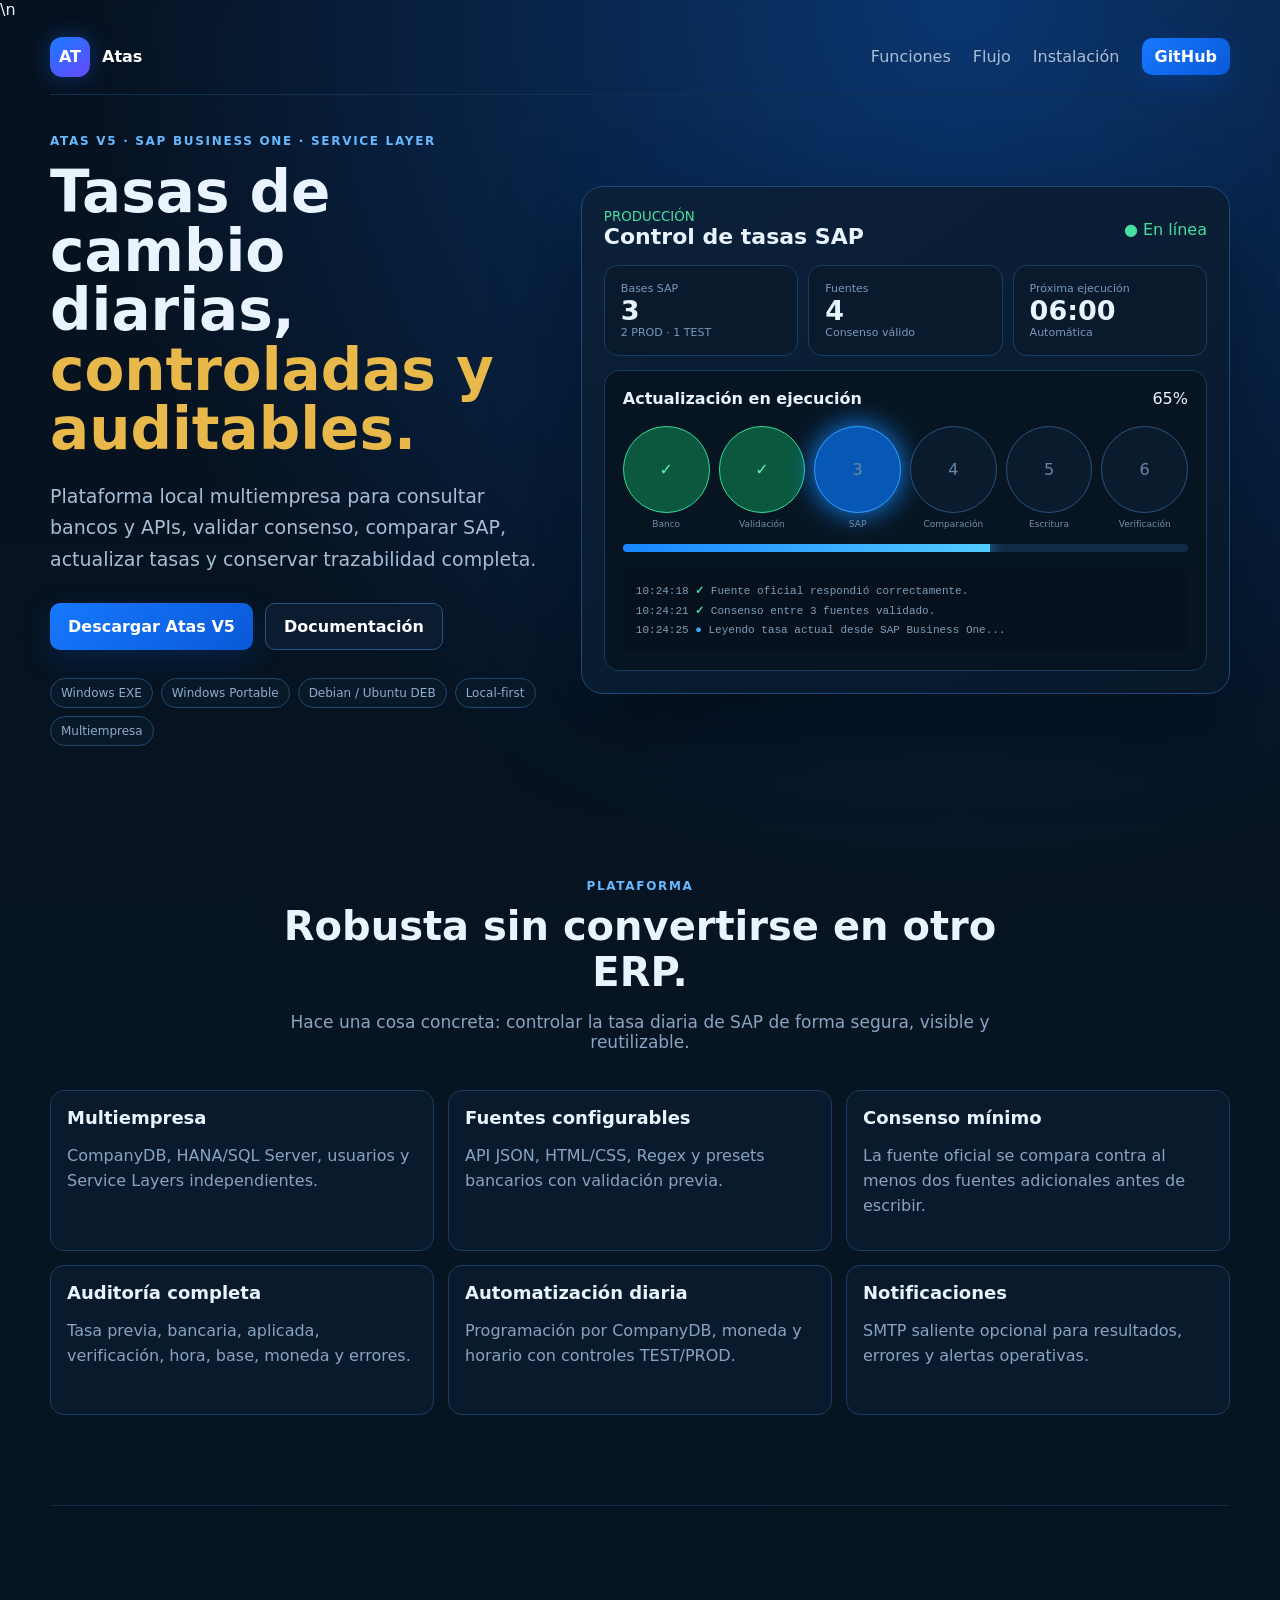
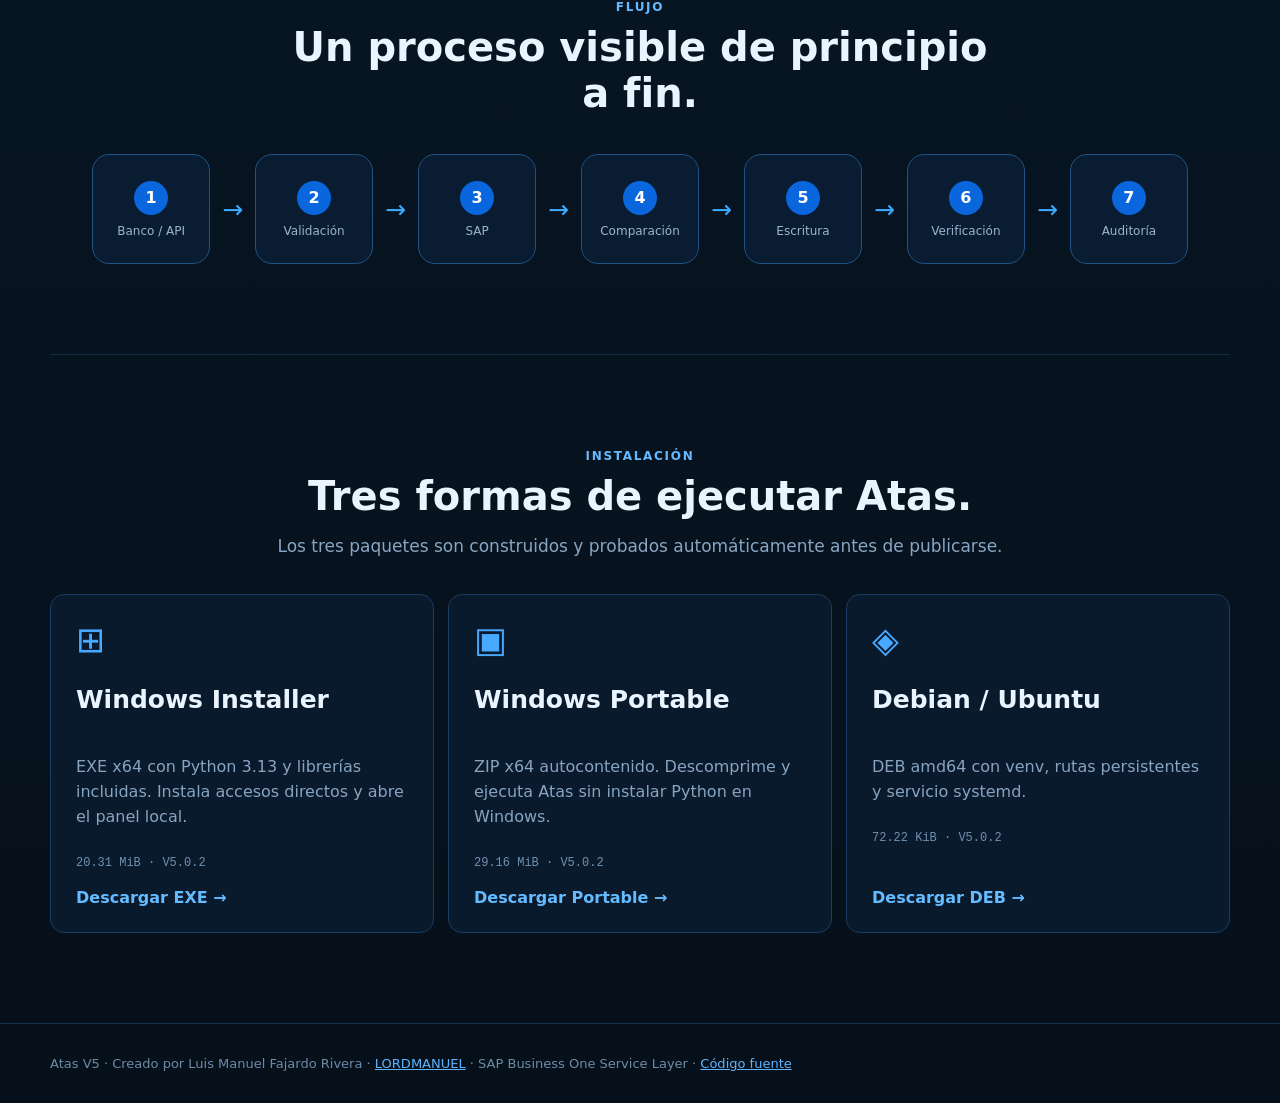
==== commit 90e4c86f: "docs: publish Atas V5.0.2 verified release details" ====
--- a/site/index.html
+++ b/site/index.html
@@ -30,9 +30,9 @@
     <section id="features" class="section shell"><div class="section-head"><span>PLATAFORMA</span><h2>Robusta sin convertirse en otro ERP.</h2><p>Hace una cosa concreta: controlar la tasa diaria de SAP de forma segura, visible y reutilizable.</p></div><div class="grid features"><article><b>Multiempresa</b><p>CompanyDB, HANA/SQL Server, usuarios y Service Layers independientes.</p></article><article><b>Fuentes configurables</b><p>API JSON, HTML/CSS, Regex y presets bancarios con validación previa.</p></article><article><b>Consenso mínimo</b><p>La fuente oficial se compara contra al menos dos fuentes adicionales antes de escribir.</p></article><article><b>Auditoría completa</b><p>Tasa previa, bancaria, aplicada, verificación, hora, base, moneda y errores.</p></article><article><b>Automatización diaria</b><p>Programación por CompanyDB, moneda y horario con controles TEST/PROD.</p></article><article><b>Notificaciones</b><p>SMTP saliente opcional para resultados, errores y alertas operativas.</p></article></div></section>
     <section id="flow" class="section flow shell"><div class="section-head"><span>FLUJO</span><h2>Un proceso visible de principio a fin.</h2></div><div class="flowline"><div><b>1</b><span>Banco / API</span></div><i>→</i><div><b>2</b><span>Validación</span></div><i>→</i><div><b>3</b><span>SAP</span></div><i>→</i><div><b>4</b><span>Comparación</span></div><i>→</i><div><b>5</b><span>Escritura</span></div><i>→</i><div><b>6</b><span>Verificación</span></div><i>→</i><div><b>7</b><span>Auditoría</span></div></div></section>
     <section id="install" class="section shell"><div class="section-head"><span>INSTALACIÓN</span><h2>Tres formas de ejecutar Atas.</h2><p>Los tres paquetes son construidos y probados automáticamente antes de publicarse.</p></div><div class="grid installs">
-<article><div class="os">⊞</div><h3>Windows Installer</h3><p>EXE x64 con Python 3.13 y librerías incluidas. Instala accesos directos y abre el panel local.</p><small class="release-size">20.28 MiB · V5.0.0</small><a href="https://github.com/LORDMANUEL/tasa-cambio-sap-por-service-layer-web/releases/download/v5.0.0/Atas-V5-Setup-x64.exe">Descargar EXE →</a></article>
-<article><div class="os">▣</div><h3>Windows Portable</h3><p>ZIP x64 autocontenido. Descomprime y ejecuta Atas sin instalar Python en Windows.</p><small class="release-size">29.12 MiB · V5.0.0</small><a href="https://github.com/LORDMANUEL/tasa-cambio-sap-por-service-layer-web/releases/download/v5.0.0/Atas-V5-Portable-x64.zip">Descargar Portable →</a></article>
-<article><div class="os">◈</div><h3>Debian / Ubuntu</h3><p>DEB amd64 con venv, rutas persistentes y servicio systemd.</p><small class="release-size">64.12 KiB · V5.0.0</small><a href="https://github.com/LORDMANUEL/tasa-cambio-sap-por-service-layer-web/releases/download/v5.0.0/atas_5.0.0_amd64.deb">Descargar DEB →</a></article>
+<article><div class="os">⊞</div><h3>Windows Installer</h3><p>EXE x64 con Python 3.13 y librerías incluidas. Instala accesos directos y abre el panel local.</p><small class="release-size">20.31 MiB · V5.0.2</small><a href="https://github.com/LORDMANUEL/tasa-cambio-sap-por-service-layer-web/releases/download/v5.0.2/Atas-V5.0.2-Setup-x64.exe">Descargar EXE →</a></article>
+<article><div class="os">▣</div><h3>Windows Portable</h3><p>ZIP x64 autocontenido. Descomprime y ejecuta Atas sin instalar Python en Windows.</p><small class="release-size">29.16 MiB · V5.0.2</small><a href="https://github.com/LORDMANUEL/tasa-cambio-sap-por-service-layer-web/releases/download/v5.0.2/Atas-V5.0.2-Portable-x64.zip">Descargar Portable →</a></article>
+<article><div class="os">◈</div><h3>Debian / Ubuntu</h3><p>DEB amd64 con venv, rutas persistentes y servicio systemd.</p><small class="release-size">72.22 KiB · V5.0.2</small><a href="https://github.com/LORDMANUEL/tasa-cambio-sap-por-service-layer-web/releases/download/v5.0.2/atas_5.0.2_amd64.deb">Descargar DEB →</a></article>
 </div></section>
   </main>
   <footer><div class="shell">Atas V5 · Creado por Luis Manuel Fajardo Rivera · <a href="https://github.com/LORDMANUEL">LORDMANUEL</a> · SAP Business One Service Layer · <a href="https://github.com/LORDMANUEL/tasa-cambio-sap-por-service-layer-web">Código fuente</a></div></footer>
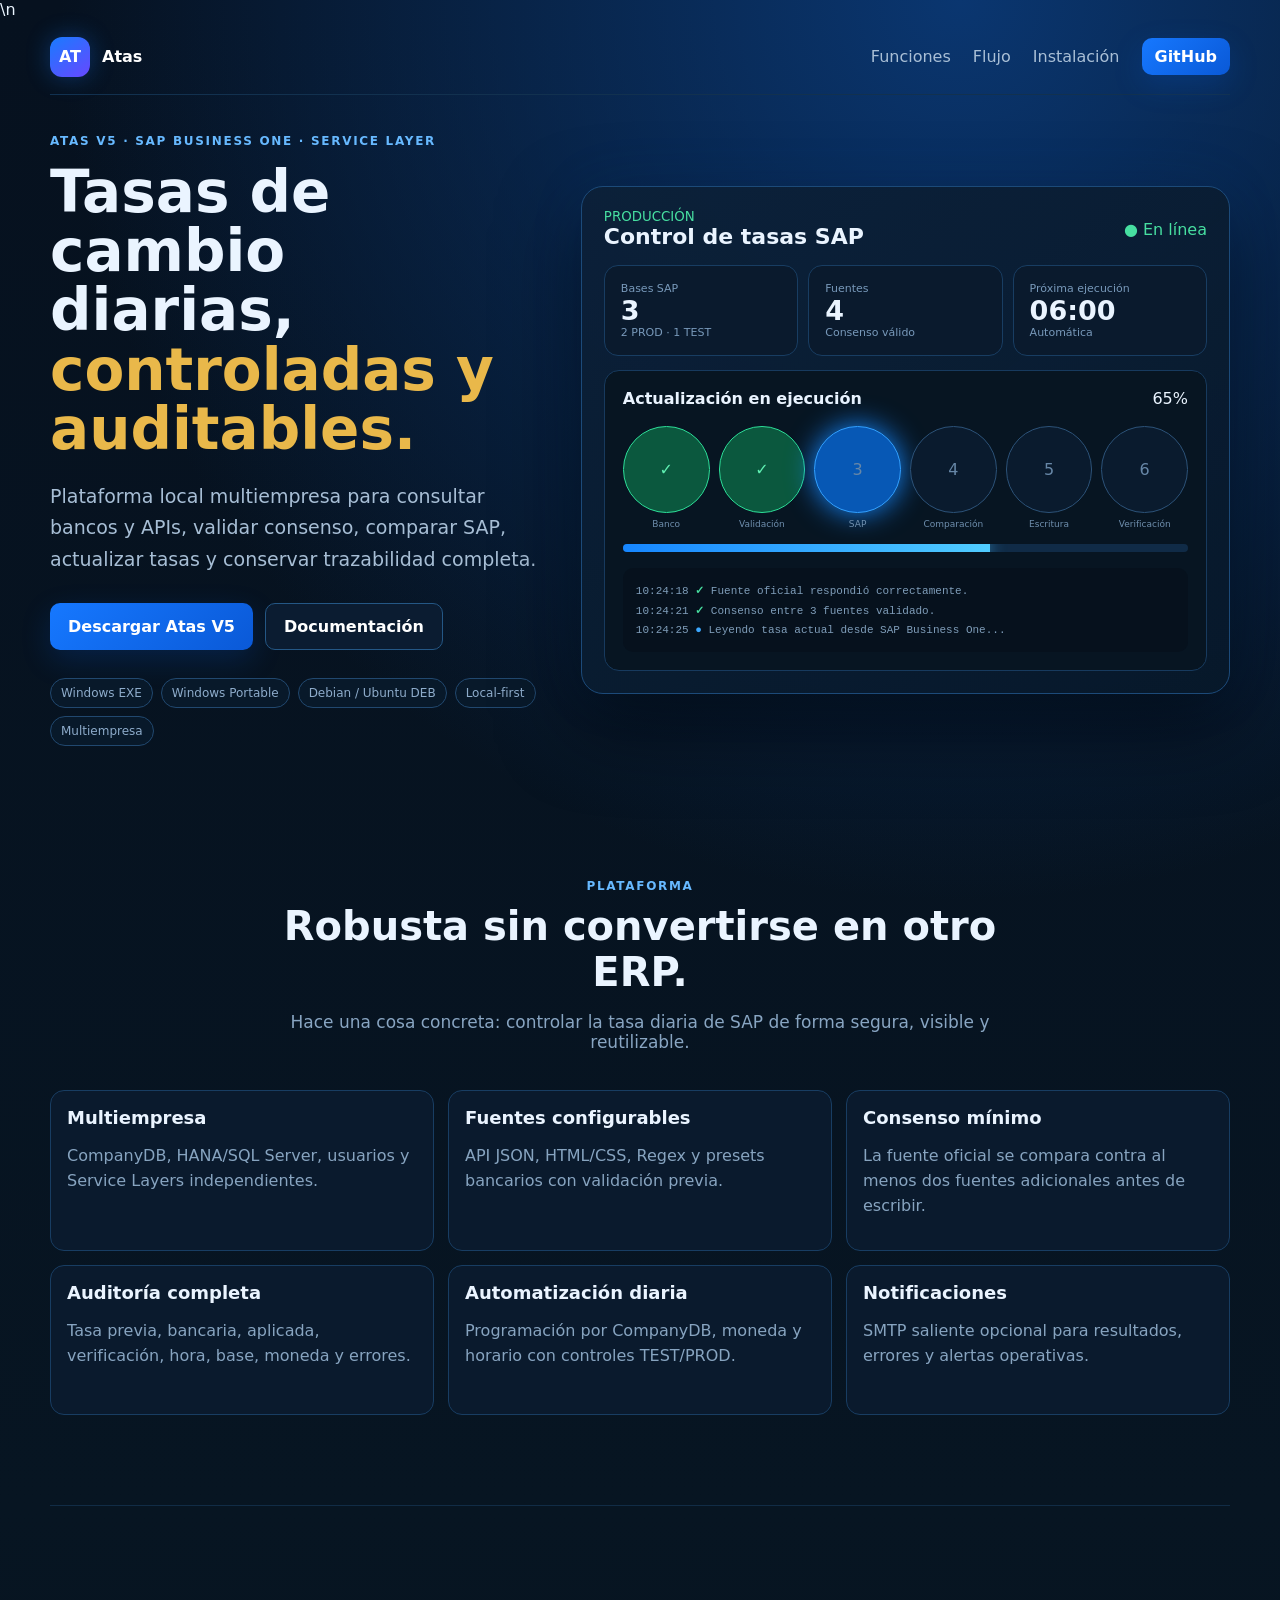
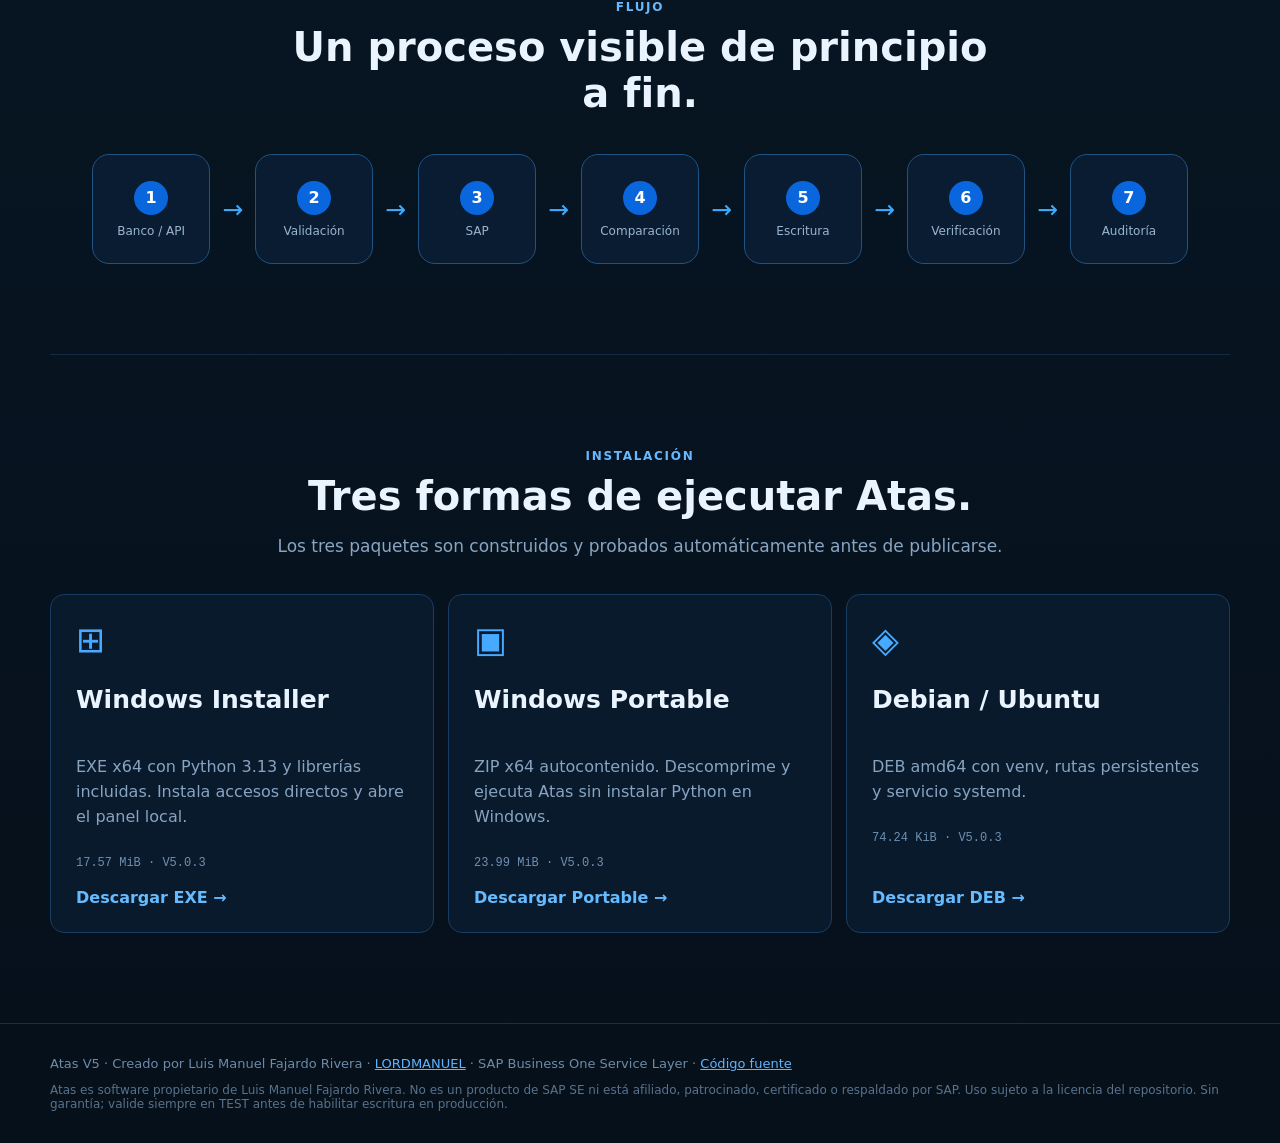
==== commit c758d2f7: "legal/security: add proprietary terms and validate public distribution" ====
--- a/site/index.html
+++ b/site/index.html
@@ -30,11 +30,11 @@
     <section id="features" class="section shell"><div class="section-head"><span>PLATAFORMA</span><h2>Robusta sin convertirse en otro ERP.</h2><p>Hace una cosa concreta: controlar la tasa diaria de SAP de forma segura, visible y reutilizable.</p></div><div class="grid features"><article><b>Multiempresa</b><p>CompanyDB, HANA/SQL Server, usuarios y Service Layers independientes.</p></article><article><b>Fuentes configurables</b><p>API JSON, HTML/CSS, Regex y presets bancarios con validación previa.</p></article><article><b>Consenso mínimo</b><p>La fuente oficial se compara contra al menos dos fuentes adicionales antes de escribir.</p></article><article><b>Auditoría completa</b><p>Tasa previa, bancaria, aplicada, verificación, hora, base, moneda y errores.</p></article><article><b>Automatización diaria</b><p>Programación por CompanyDB, moneda y horario con controles TEST/PROD.</p></article><article><b>Notificaciones</b><p>SMTP saliente opcional para resultados, errores y alertas operativas.</p></article></div></section>
     <section id="flow" class="section flow shell"><div class="section-head"><span>FLUJO</span><h2>Un proceso visible de principio a fin.</h2></div><div class="flowline"><div><b>1</b><span>Banco / API</span></div><i>→</i><div><b>2</b><span>Validación</span></div><i>→</i><div><b>3</b><span>SAP</span></div><i>→</i><div><b>4</b><span>Comparación</span></div><i>→</i><div><b>5</b><span>Escritura</span></div><i>→</i><div><b>6</b><span>Verificación</span></div><i>→</i><div><b>7</b><span>Auditoría</span></div></div></section>
     <section id="install" class="section shell"><div class="section-head"><span>INSTALACIÓN</span><h2>Tres formas de ejecutar Atas.</h2><p>Los tres paquetes son construidos y probados automáticamente antes de publicarse.</p></div><div class="grid installs">
-<article><div class="os">⊞</div><h3>Windows Installer</h3><p>EXE x64 con Python 3.13 y librerías incluidas. Instala accesos directos y abre el panel local.</p><small class="release-size">20.31 MiB · V5.0.2</small><a href="https://github.com/LORDMANUEL/tasa-cambio-sap-por-service-layer-web/releases/download/v5.0.2/Atas-V5.0.2-Setup-x64.exe">Descargar EXE →</a></article>
-<article><div class="os">▣</div><h3>Windows Portable</h3><p>ZIP x64 autocontenido. Descomprime y ejecuta Atas sin instalar Python en Windows.</p><small class="release-size">29.16 MiB · V5.0.2</small><a href="https://github.com/LORDMANUEL/tasa-cambio-sap-por-service-layer-web/releases/download/v5.0.2/Atas-V5.0.2-Portable-x64.zip">Descargar Portable →</a></article>
-<article><div class="os">◈</div><h3>Debian / Ubuntu</h3><p>DEB amd64 con venv, rutas persistentes y servicio systemd.</p><small class="release-size">72.22 KiB · V5.0.2</small><a href="https://github.com/LORDMANUEL/tasa-cambio-sap-por-service-layer-web/releases/download/v5.0.2/atas_5.0.2_amd64.deb">Descargar DEB →</a></article>
+<article><div class="os">⊞</div><h3>Windows Installer</h3><p>EXE x64 con Python 3.13 y librerías incluidas. Instala accesos directos y abre el panel local.</p><small class="release-size">17.57 MiB · V5.0.3</small><a href="https://github.com/LORDMANUEL/tasa-cambio-sap-por-service-layer-web/releases/download/v5.0.3/Atas-V5.0.3-Setup-x64.exe">Descargar EXE →</a></article>
+<article><div class="os">▣</div><h3>Windows Portable</h3><p>ZIP x64 autocontenido. Descomprime y ejecuta Atas sin instalar Python en Windows.</p><small class="release-size">23.99 MiB · V5.0.3</small><a href="https://github.com/LORDMANUEL/tasa-cambio-sap-por-service-layer-web/releases/download/v5.0.3/Atas-V5.0.3-Portable-x64.zip">Descargar Portable →</a></article>
+<article><div class="os">◈</div><h3>Debian / Ubuntu</h3><p>DEB amd64 con venv, rutas persistentes y servicio systemd.</p><small class="release-size">74.24 KiB · V5.0.3</small><a href="https://github.com/LORDMANUEL/tasa-cambio-sap-por-service-layer-web/releases/download/v5.0.3/atas_5.0.3_amd64.deb">Descargar DEB →</a></article>
 </div></section>
   </main>
-  <footer><div class="shell">Atas V5 · Creado por Luis Manuel Fajardo Rivera · <a href="https://github.com/LORDMANUEL">LORDMANUEL</a> · SAP Business One Service Layer · <a href="https://github.com/LORDMANUEL/tasa-cambio-sap-por-service-layer-web">Código fuente</a></div></footer>
+  <footer><div class="shell">Atas V5 · Creado por Luis Manuel Fajardo Rivera · <a href="https://github.com/LORDMANUEL">LORDMANUEL</a> · SAP Business One Service Layer · <a href="https://github.com/LORDMANUEL/tasa-cambio-sap-por-service-layer-web">Código fuente</a></div><div class="shell" style="margin-top:12px;font-size:12px;opacity:.8">Atas es software propietario de Luis Manuel Fajardo Rivera. No es un producto de SAP SE ni está afiliado, patrocinado, certificado o respaldado por SAP. Uso sujeto a la licencia del repositorio. Sin garantía; valide siempre en TEST antes de habilitar escritura en producción.</div></footer>
 </body>
 </html>
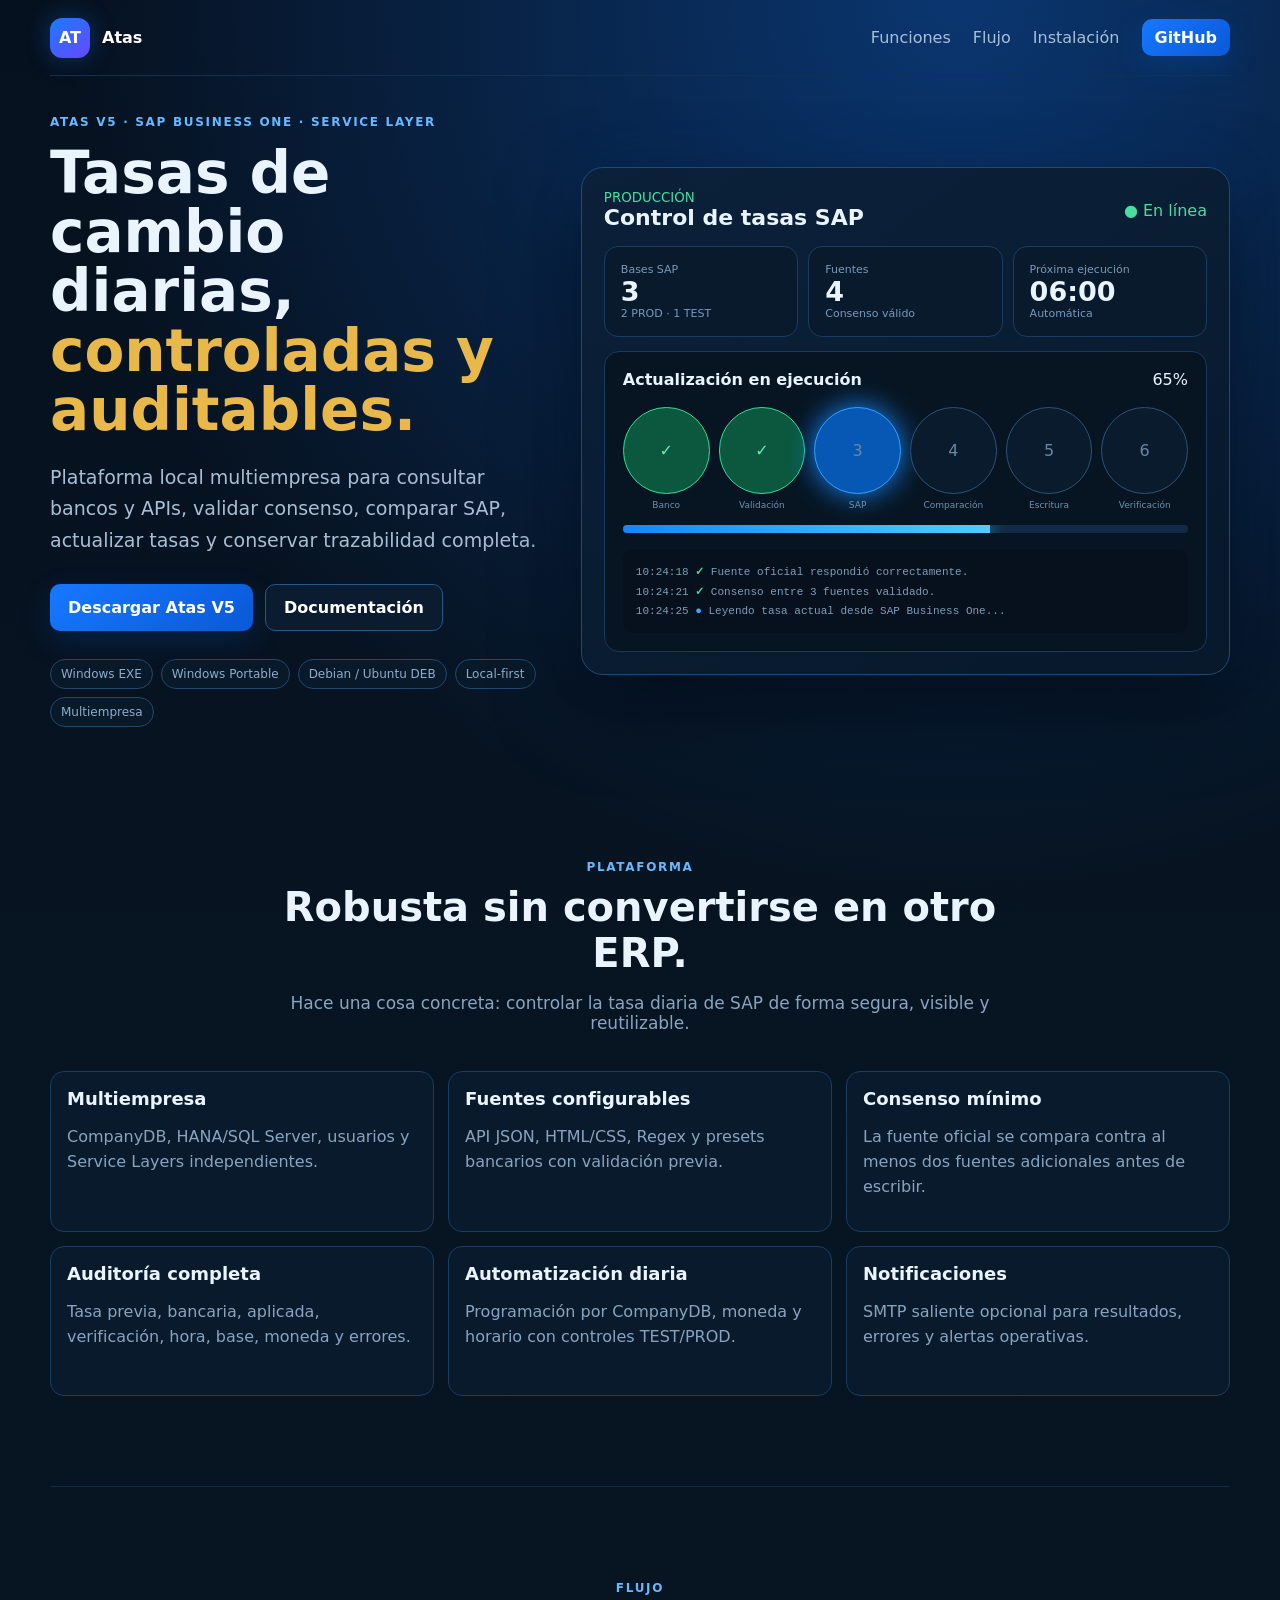
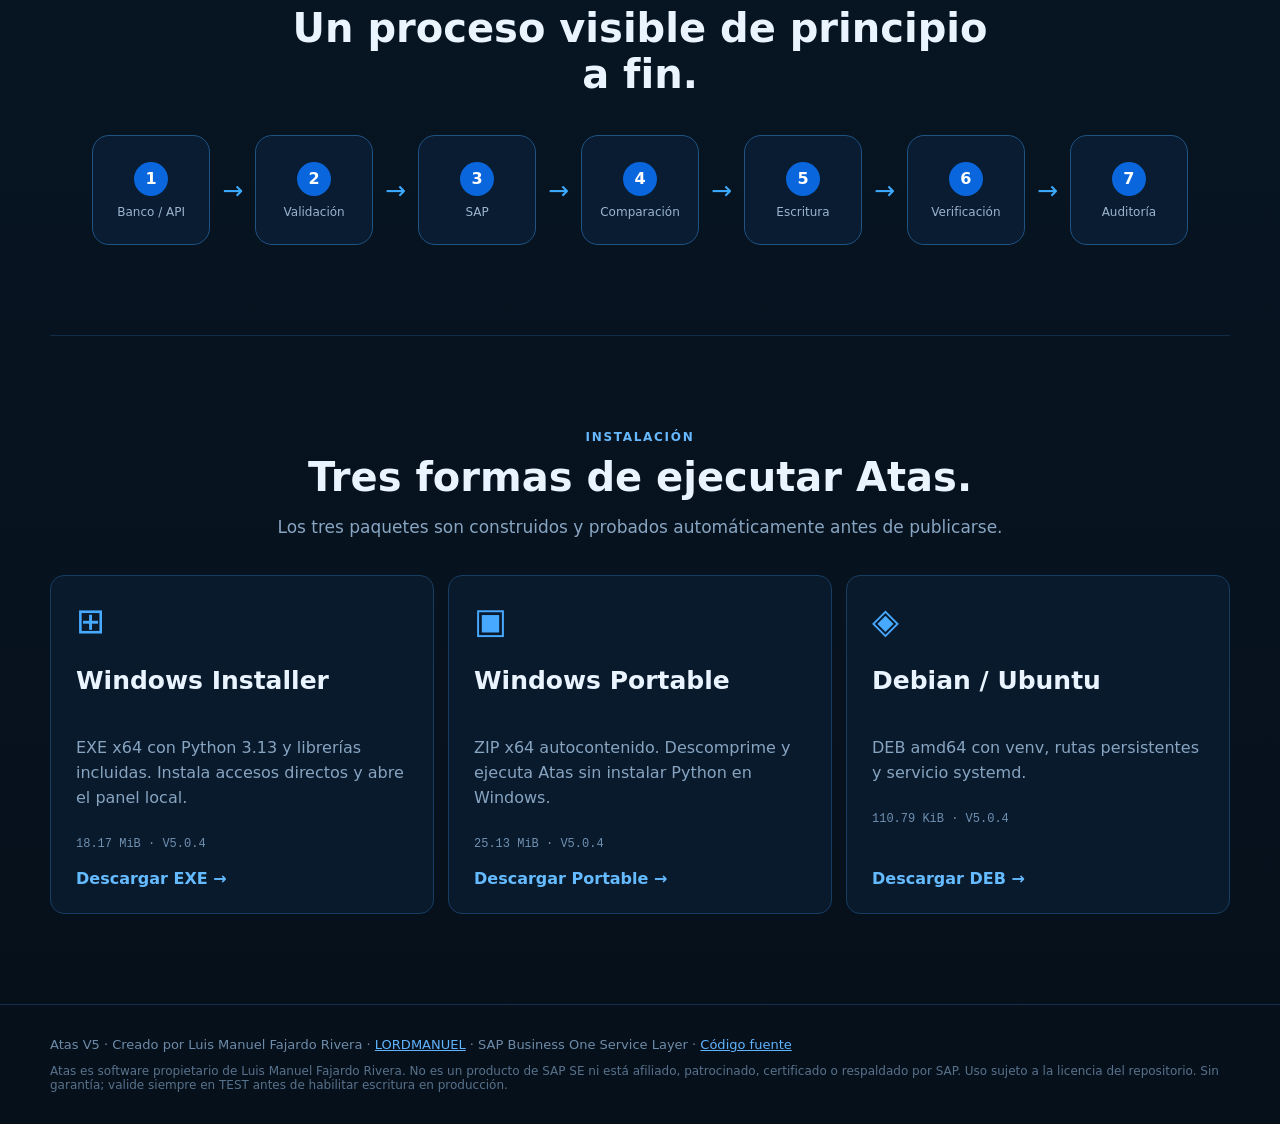
==== commit 973d1170: "docs: close V5.0.4 release and update Pages" ====
--- a/site/index.html
+++ b/site/index.html
@@ -4,7 +4,7 @@
   <meta charset="utf-8">
   <meta name="viewport" content="width=device-width,initial-scale=1">
   <title>Atas V5</title>
-  <meta name="description" content="Control local, multiempresa y auditable de tasas de cambio para SAP Business One Service Layer.">\n  <meta name="author" content="Luis Manuel Fajardo Rivera · LORDMANUEL">
+  <meta name="description" content="Control local, multiempresa y auditable de tasas de cambio para SAP Business One Service Layer.">  <meta name="author" content="Luis Manuel Fajardo Rivera · LORDMANUEL">
   <link rel="stylesheet" href="styles.css">
 </head>
 <body>
@@ -30,9 +30,9 @@
     <section id="features" class="section shell"><div class="section-head"><span>PLATAFORMA</span><h2>Robusta sin convertirse en otro ERP.</h2><p>Hace una cosa concreta: controlar la tasa diaria de SAP de forma segura, visible y reutilizable.</p></div><div class="grid features"><article><b>Multiempresa</b><p>CompanyDB, HANA/SQL Server, usuarios y Service Layers independientes.</p></article><article><b>Fuentes configurables</b><p>API JSON, HTML/CSS, Regex y presets bancarios con validación previa.</p></article><article><b>Consenso mínimo</b><p>La fuente oficial se compara contra al menos dos fuentes adicionales antes de escribir.</p></article><article><b>Auditoría completa</b><p>Tasa previa, bancaria, aplicada, verificación, hora, base, moneda y errores.</p></article><article><b>Automatización diaria</b><p>Programación por CompanyDB, moneda y horario con controles TEST/PROD.</p></article><article><b>Notificaciones</b><p>SMTP saliente opcional para resultados, errores y alertas operativas.</p></article></div></section>
     <section id="flow" class="section flow shell"><div class="section-head"><span>FLUJO</span><h2>Un proceso visible de principio a fin.</h2></div><div class="flowline"><div><b>1</b><span>Banco / API</span></div><i>→</i><div><b>2</b><span>Validación</span></div><i>→</i><div><b>3</b><span>SAP</span></div><i>→</i><div><b>4</b><span>Comparación</span></div><i>→</i><div><b>5</b><span>Escritura</span></div><i>→</i><div><b>6</b><span>Verificación</span></div><i>→</i><div><b>7</b><span>Auditoría</span></div></div></section>
     <section id="install" class="section shell"><div class="section-head"><span>INSTALACIÓN</span><h2>Tres formas de ejecutar Atas.</h2><p>Los tres paquetes son construidos y probados automáticamente antes de publicarse.</p></div><div class="grid installs">
-<article><div class="os">⊞</div><h3>Windows Installer</h3><p>EXE x64 con Python 3.13 y librerías incluidas. Instala accesos directos y abre el panel local.</p><small class="release-size">17.57 MiB · V5.0.3</small><a href="https://github.com/LORDMANUEL/tasa-cambio-sap-por-service-layer-web/releases/download/v5.0.3/Atas-V5.0.3-Setup-x64.exe">Descargar EXE →</a></article>
-<article><div class="os">▣</div><h3>Windows Portable</h3><p>ZIP x64 autocontenido. Descomprime y ejecuta Atas sin instalar Python en Windows.</p><small class="release-size">23.99 MiB · V5.0.3</small><a href="https://github.com/LORDMANUEL/tasa-cambio-sap-por-service-layer-web/releases/download/v5.0.3/Atas-V5.0.3-Portable-x64.zip">Descargar Portable →</a></article>
-<article><div class="os">◈</div><h3>Debian / Ubuntu</h3><p>DEB amd64 con venv, rutas persistentes y servicio systemd.</p><small class="release-size">74.24 KiB · V5.0.3</small><a href="https://github.com/LORDMANUEL/tasa-cambio-sap-por-service-layer-web/releases/download/v5.0.3/atas_5.0.3_amd64.deb">Descargar DEB →</a></article>
+<article><div class="os">⊞</div><h3>Windows Installer</h3><p>EXE x64 con Python 3.13 y librerías incluidas. Instala accesos directos y abre el panel local.</p><small class="release-size">18.17 MiB · V5.0.4</small><a href="https://github.com/LORDMANUEL/tasa-cambio-sap-por-service-layer-web/releases/download/v5.0.4/Atas-V5.0.4-Setup-x64.exe">Descargar EXE →</a></article>
+<article><div class="os">▣</div><h3>Windows Portable</h3><p>ZIP x64 autocontenido. Descomprime y ejecuta Atas sin instalar Python en Windows.</p><small class="release-size">25.13 MiB · V5.0.4</small><a href="https://github.com/LORDMANUEL/tasa-cambio-sap-por-service-layer-web/releases/download/v5.0.4/Atas-V5.0.4-Portable-x64.zip">Descargar Portable →</a></article>
+<article><div class="os">◈</div><h3>Debian / Ubuntu</h3><p>DEB amd64 con venv, rutas persistentes y servicio systemd.</p><small class="release-size">110.79 KiB · V5.0.4</small><a href="https://github.com/LORDMANUEL/tasa-cambio-sap-por-service-layer-web/releases/download/v5.0.4/atas_5.0.4_amd64.deb">Descargar DEB →</a></article>
 </div></section>
   </main>
   <footer><div class="shell">Atas V5 · Creado por Luis Manuel Fajardo Rivera · <a href="https://github.com/LORDMANUEL">LORDMANUEL</a> · SAP Business One Service Layer · <a href="https://github.com/LORDMANUEL/tasa-cambio-sap-por-service-layer-web">Código fuente</a></div><div class="shell" style="margin-top:12px;font-size:12px;opacity:.8">Atas es software propietario de Luis Manuel Fajardo Rivera. No es un producto de SAP SE ni está afiliado, patrocinado, certificado o respaldado por SAP. Uso sujeto a la licencia del repositorio. Sin garantía; valide siempre en TEST antes de habilitar escritura en producción.</div></footer>
